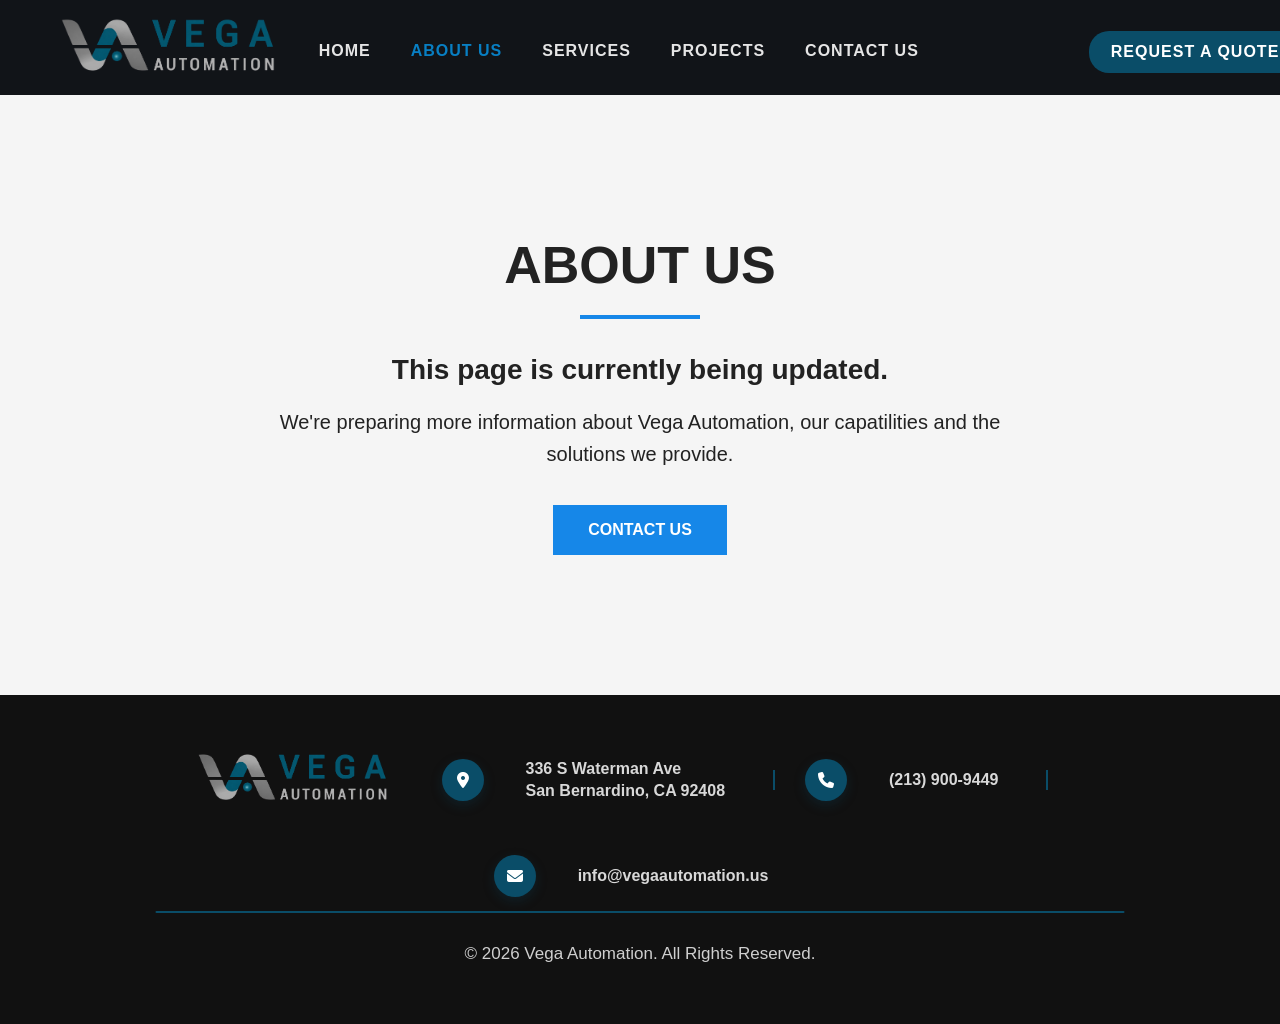
==== about.html @ 5d311d23 "LOGO" ====
<!DOCTYPE html>
<html lang="en">

<head>
    <meta charset="UTF-8">

    <meta
        name="viewport"
        content="width=device-width, initial-scale=1.0">

    <title>About us | Vega Automation</title>

    <link rel="stylesheet" href="CSS/style.css">

    <link
        rel="stylesheet"
        href="https://cdnjs.cloudflare.com/ajax/libs/font-awesome/6.7.2/css/all.min.css">
</head>

<body class="about-page">

    <!-- HEADER -->

    <div class="top-bar"></div>

    <header class="header">

 <button class="menu-toggle" id="menuToggle" aria-label="Open menu">
        ☰
        </button>

          <a href="index.html" class="desktop-logo-link">
            <img src="images/LOGO13.png" class="logo" alt="Vega Automation Logo">
        </a>

         <div class="mobile-page-title">ABOUT US</div>

         <nav class="menu" id="mobileMenu">
            <a href="index.html">HOME</a>
            <a href="about.html" class="services-active">ABOUT US</a>
            <a href="services.html">SERVICES</a>
            <a href="projects.html">PROJECTS</a>
            <a href="contact.html">CONTACT US</a>

            <a href="#" class="quote-top" id="openQuote">
                REQUEST A QUOTE
            </a>
        </nav>

    </header>


<main class="temporary-page">

    <section class="temporary-section">

        <div class="temporary-content">

            <h1>ABOUT US</h1>

            <div class="temporary-line"></div>

            <h2>This page is currently being updated.</h2>

            <p>
                We're preparing more information about Vega Automation,
                our capatilities and the solutions we provide.
            </p>

            <a href="contact.html" class="temporary-button">
                CONTACT US
            </a>

        </div>

    </section>

</main>


    <!-- FOOTER: SAME STYLE AS HOME -->

    <footer class="footer">

        <div class="footer-container">

            <div class="footer-contact">

                <img
                    src="images/LOGO13.png"
                    class="footer-logo"
                    alt="Vega Automation Logo">


                <div class="footer-contact-item">

                    <i class="fa-solid fa-location-dot"></i>

                    <span>
                        336 S Waterman Ave<br>
                        San Bernardino, CA 92408
                    </span>

                </div>


                <div class="footer-divider"></div>


                <div class="footer-contact-item">

                    <i class="fa-solid fa-phone"></i>

                    <span>
                        (213) 900-9449
                    </span>

                </div>


                <div class="footer-divider"></div>


                <div class="footer-contact-item">

                    <i class="fa-solid fa-envelope"></i>

                    <span>
                        info@vegaautomation.us
                    </span>

                </div>

            </div>


            <div class="footer-bottom">

                <p>
                    © 2026 Vega Automation. All Rights Reserved.
                </p>

            </div>

        </div>

    </footer>

<div id="quoteModal" class="quote-modal">

    <div class="quote-box">

        <button
            type="button"
            id="closeQuote"
            class="quote-close"
            aria-label="Close">
            &times;
        </button>

        <div class="quote-heading">

            <span>START A PROJECT</span>

            <h2>Send Us a Message</h2>

            <p>
                Complete the form below and we will contact you
                as soon as possible.
            </p>

        </div>

        <form class="quote-form">

            <div class="quote-grid">

                <div class="quote-field">
                    <label for="quoteName">Full Name *</label>

                    <input
                        type="text"
                        id="quoteName"
                        name="name"
                        placeholder="Your name"
                        required>
                </div>

                <div class="quote-field">
                    <label for="quoteCompany">Company</label>

                    <input
                        type="text"
                        id="quoteCompany"
                        name="company"
                        placeholder="Company name">
                </div>

                <div class="quote-field">
                    <label for="quoteEmail">Email Address *</label>

                    <input
                        type="email"
                        id="quoteEmail"
                        name="email"
                        placeholder="name@company.com"
                        required>
                </div>

                <div class="quote-field">
                    <label for="quotePhone">Phone Number</label>

                    <input
                        type="tel"
                        id="quotePhone"
                        name="phone"
                        placeholder="(000) 000-0000">
                </div>

            </div>

            <div class="quote-field">

                <label for="quoteService">Service Needed</label>

                <select id="quoteService" name="service">

                    <option value="">Select a service</option>

                    <option value="Automation">
                        Automation
                    </option>

                    <option value="Design and Machining">
                        Design &amp; Machining
                    </option>

                    <option value="Prototyping">
                        Prototyping
                    </option>

                </select>

            </div>

            <div class="quote-field">

                <label for="quoteDetails">Project Details *</label>

                <textarea
                    id="quoteDetails"
                    name="details"
                    placeholder="Tell us about your project, requirements or application..."
                    required></textarea>

            </div>

            <button type="submit" class="quote-send">

                SEND MESSAGE

                <span aria-hidden="true">→</span>

            </button>

        </form>

    </div>

</div>

<script src="script.js"></script>

</body>

</html>
---- CSS/style.css ----
*{
            box-sizing: border-box;
        }

        html, body{
            margin: 0;
            padding: 0;
            width: 100%;
            overflow-x: hidden;
        }

        body {
            margin: 0;
            font-family: Arial, sans-serif;
            background: #f7f7f7;
            color: #222;
        }

        .top-bar {
           height: 0;
           padding: 0;
           background: transparent;
        }

        .header {
            background: #111418;
            height: 95px;
            display: flex;
            align-items: center;
            justify-content: space-between;
            padding: 0 60px;
        }

        .logo {
            width: 220px;
        }

        .menu {
            flex: 1;
            display: flex;
            justify-content: center;
            gap: 40px;
            position: relative;
            left: -5px;
            top: 15px;
        }

        .menu a {
            color: #E5E5E5;
            text-decoration: none;
            font-size: 16px;
            font-weight: bold;
            letter-spacing: 1px;
            position: relative;
            transition: color .3s ease;
        }

        .menu a:hover {
            color:#0A4D68;
        }

        .menu a.active {
            color: #0A4D68;
            border-bottom: 2px solid #0A4D68;
            padding-bottom: 16px;
        }

        .menu a:hover {
            color:0A4D68;
        }

        .quote-top {
            background: #0A4D68;
            color: white !important;
            padding: 12px 22px;
            font-size: 13px;
            position: relative;
            top: -11px;
            right: -130px;
            border-radius: 20px;
        }

        .quote-top:hover {
            background: #07384D;
        }
        .hero {
            background: #f7f7f7;
            display: flex;
            align-items: center;
            justify-content: center;
            padding: 20px 20px 0;
            gap: 10px;
            height: auto;
            overflow: visible;
        }

        .hero-image {
            width: 60%;
            position: relative;
            left: 0;
            top: 0;
            display: flex;
            justify-content: center;
        }

        .hero-image img {
            width: 100%;
            height: 560px;
            object-fit: contain;
            object-position: center;
            display: block;
        }

        .hero-box {
            width: 40%;
            background: transparent;
            padding: 10px;
            border-radius: 0;
            border: none;
            box-shadow: none;
            position: relative;
            top: 0;
            text-align: center;
        }

        @media (min-width: 651px) {
            .hero-box {
                left: -70px;
                background: #fff;
                border-radius: 12px;
                border-left: 4px solid #08738d;
                box-shadow: 0 8px 20px rgba(0, 0, 0, 0.08);
                padding: 30px;
                
            }
        }


        .hero-box h1 {
            font-size: 38px;
            margin: 0 0 10px;
            line-height: 1.1;
        }

        .hero-box h1 span {
            color: #0A4D68;
        }

        .hero-box p {
            font-size: 18px;
            color: #444;
            line-height: 1.4;
            margin: 0;
        }

        .buttons {
            display: flex;
            gap: 18px;
        }

        .btn-orange {
            background: #0A4D68;
            color: white;
            padding: 15px 28px;
            border-radius: 5px;
            text-decoration: none;
            font-weight: bold;
        }

        .btn-outline {
            color: #222;
            padding: 14px 28px;
            border: 1px solid #222;
            border-radius: 5px;
            text-decoration: none;
            font-weight: bold;
        }

        .slogan {
            background: white;
            text-align: center;
            padding: 35px 20px 20px;
        }

        .slogan h2 {
            margin: 0;
            font-size: 28px;
            letter-spacing: 2px;
        }

        .orange-line {
            width: 60px;
            height: 4px;
            background: #0A4D68;
            margin: 15px auto 0;
        }

        .cards {
            background: #f7f7f7;
            display: grid;
            grid-template-columns: repeat(3, 1fr);
            gap: 70px;
            padding: 75px 70px 30px;
        }

        .card {
            background: #1b1b1b;
            border-radius: 12px;
            overflow: hidden;
            box-shadow: 0 20px 45px rgba(0,0,0,.18);
            transition: .3s;
        }

        .card:hover {
            transform: translateY(-8px);
            box-shadow: 0 30px 55px rgba(0,0,0,.25);
        }

        .card img {
            width: 100%;
            height: 240px;
            object-fit: contain;
            object-position: center;
            background: white;
            padding: 10px 10px 2px 10px;
            box-sizing: border-box;
            display: block;
            transition: .35s;
        }
     
          .card:hover .design-img {
            transform: scale(1.14);
        }


        .card-content {
            padding: 25px;
        }

        .icon {
            width: 58px;
            height: 58px;
            border: 2px solid #0A4D68;
            border-radius: 50%;
            color: #0A4D68;
            display: none;
            align-items: center;
            justify-content: center;
            font-size: 28px;
            margin-top: -55px;
            margin-bottom: 15px;
            background: #111;
        }

        .card h3 {
            color:#ffffff;
            font-size: 22px;
            margin: 0 0 12px;
            line-height: 1.2;
        }

        .card p {
            color: #bdbdbd;
            font-size: 15px;
            line-height: 1.7;
        }

        .learn {
            display: inline-block;
            margin-top: 22px;
            padding: 13px 28px;
            border: 2px solid #1B82B3;
            border-radius: 8px;
            color: #D7F2FF;
            text-decoration: none;
            font-weight: 700;
            font-size: 15px;
            transition: all .3s ease;
        }

        .learn:hover {
            background: #0A4D68;
            color:#ffffff;
            border-color: #0A4D68;
            box-shadow: 0 0 18px rgba(10,77,104,.35);
            transform: translate(-2px);
        }

        .bottom-bar {
            background: #111;
            color: white;
            display: flex;
            justify-content: space-around;
            padding: 18px;
            font-size: 15px;
        }

        .bottom-bar span {
            color: #0A4D68;
            margin-right: 8px;
        }

        @media (max-width: 900px) {
            .header {
                height: auto;
                flex-direction: column;
                padding: 25px;
                gap: 20px;
            }

            .menu {
                flex-wrap: wrap;
                justify-content: center;
            }

            .hero {
                flex-direction: column;
                padding: 30px 20px 0;
            }

            .hero-image,
            .hero-box {
                width: 100%;
            }

            .cards {
                grid-template-columns: 1fr;
                padding: 20px;
            }

            .bottom-bar {
                flex-direction: column;
                gap: 10px;
                text-align: center;
            }
        }

        .automation-img {
            width: 100%;
            height: 240px;
            background: white url("images/Auto20.png") center bottom / 95% auto no-repeat;
            object-fit: contain;
            display: block;
            margin: 0 auto;
            padding: 0;
           
        }

        .design-img {
            transform: none;
        }

        .prototype-img {
            transform: none;
        }
        
        .video-section{
            width: 100%;
            max-width: none;
            margin: 30px 0 0;
            padding: 25px 20px 70px;
            background: #f7f7f7;
            text-align: center;
        }

        .video-content{
            max-width: 1100px;
            margin: 0 auto;
        }

        .video-section h2{
            font-size:42px;
            color:#111;
            margin: 0 0 15px;
        }

        .video-section h2 span{
            color:#0A4D68;
        } 
      
        .video-line {
            width: 90px;
            height: 2px;
            background: #0A4D68;
            margin: 0 auto 15px;
        }


        .video-section p{
            font-size:18px;
            color:#666;
            max-width:700px;
            margin:0 auto 35px;
            line-height:1.6;
        }
        .video-section video{
            width: 90%;
            max-width: 1000px;
            height: auto;
            display: block;
            margin: 0 auto;
            border-radius: 15px;
            box-shadow: 0 20px 35px rgba(0,0,0,.15);
        }
.footer{

    background:#111;
    color:#fff;
    width: 100%;
    padding:30px 70px 35px;
    margin-top:0;
    

}

.footer-container{

    max-width:1200px;
    margin:0 auto;
    
}

.footer-contact{
    display: flex;
    justify-content: center;
    align-items: center;
    gap: 20px;
    flex-wrap: wrap;

    color:#d8d8d8;
    font-size: 16px;
}

.footer-contact i{
    width: 36px;
    height: 36px;
    border-radius: 50%;
    background: linear-gradient(135deg, #0A4D68, #1786b8);
    color: #f7f7f7;
    box-shadow: 0 4px 12px rgba(10,77,104,.25);
    display: inline-flex;
    align-items: center;
    justify-content: center;
    margin-right: 10px;
    font-size: 16px;
}

.footer-contact span{
   color: #0A4D68;
   margin: 0 18px;
   font-weight: 700;
}

.footer-column{
    flex:1;
}   

.footer-logo{
    width:195px;
    height:auto;
    margin:20px 30px 25px -25px;
}

.footer-column h3{
    margin-bottom:20px;
    color:#0A4D68;
    font-size:28px;

}

.footer-column p{
    max-width: 400px;
    color:#d8d8d8;
    font-size: 16px;
    line-height:1.8;
    margin-bottom: 15px;

}

.footer-label{
    display: inline-block;
    background: #0A4D68;
    color: white;
    font-size: 16px;
    font-weight: 700;
    letter-spacing: 1px;
    text-transform: uppercase;
    padding: 10px 24px;
    border-radius: 5px;
    margin-bottom: 25px;
}
.footer-bottom{

    border-top:2px solid #0A4D68;
    margin-top:25px;
    padding-top:18px;
    text-align:center;
    color:#cfcfcf;
    font-size:17px;
    position: relative;
    border-top: none;
   
}

.footer-bottom::before{
    content: "";
    position: absolute;
    top: -10px;
    left: 50%;
    transform: translateX(-50%);
    width: 85%;
    height: 2px;
    background: #0A4D68;
    border-radius: 2px;
}

.footer-bottom p{
    margin: 5px 0 25px;
}

/* CONTACT PAGE */


/* ==================================================
   CONTACT PAGE
================================================== */

.contact-hero {
    min-height: 290px;
    padding: 50px 25px;
    background:
        linear-gradient(
            rgba(17, 20, 24, 0.9),
            rgba(17, 20, 24, 0.9)
        );
    display: flex;
    align-items: center;
    justify-content: center;
    text-align: center;
}

.contact-hero-content {
    color: #fff;
}

.contact-hero-content h1 {
    margin: 0 0 15px;
    font-size: 52px;
    letter-spacing: 3px;
}

.contact-hero-content p {
    margin: 0 0 7px;
    color: #d8d8d8;
    font-size: 20px;
}

.contact-hero-content h2 {
    margin: 0;
    color: #0A4D68;
    font-size: 30px;
}


/* MAIN CONTACT AREA */

.contact-page {
    background: #f7f7f7;
    padding: 80px 60px;
}

.contact-section {
    width: 100%;
    max-width: 1200px;
    margin: 0 auto;
    display: grid;
    grid-template-columns: 0.9fr 1.35fr;
    gap: 35px;
    align-items: stretch;
}

.contact-info-card,
.contact-form-card {
    background: #fff;
    border-radius: 16px;
    box-shadow: 0 15px 40px rgba(0, 0, 0, 0.10);
}

.contact-info-card {
    padding: 45px 40px;
    background: #111418;
    color: #fff;
}

.contact-form-card {
    padding: 45px;
}

.contact-small-title {
    display: inline-block;
    margin-bottom: 10px;
    color: #0A4D68;
    font-size: 14px;
    font-weight: 700;
    letter-spacing: 2px;
}

.contact-info-card h2,
.contact-form-card h2 {
    margin: 0 0 16px;
    font-size: 32px;
}

.contact-info-card h2 {
    color: #fff;
}

.contact-form-card h2 {
    color: #111418;
}

.contact-intro,
.form-intro {
    margin: 0 0 35px;
    line-height: 1.7;
}

.contact-intro {
    color: #c8c8c8;
}

.form-intro {
    color: #666;
}


/* CONTACT INFORMATION */

.contact-detail {
    display: flex;
    align-items: flex-start;
    gap: 18px;
    margin-top: 28px;
}

.contact-icon {
    width: 48px;
    height: 48px;
    min-width: 48px;
    border-radius: 50%;
    background: #0A4D68;
    color: #fff;
    display: flex;
    align-items: center;
    justify-content: center;
    font-size: 19px;
}

.contact-detail h3 {
    margin: 2px 0 7px;
    color: #fff;
    font-size: 17px;
}

.contact-detail p {
    margin: 0;
    color: #cfcfcf;
    line-height: 1.6;
}

.contact-detail a {
    color: #cfcfcf;
    text-decoration: none;
}

.contact-detail a:hover {
    color: #fff;
}


/* CONTACT FORM */

.contact-form {
    width: 100%;
}

.form-row {
    display: grid;
    grid-template-columns: repeat(2, 1fr);
    gap: 20px;
}

.form-group {
    margin-bottom: 22px;
}

.form-group label {
    display: block;
    margin-bottom: 9px;
    color: #222;
    font-size: 15px;
    font-weight: 700;
}

.form-group input,
.form-group select,
.form-group textarea {
    width: 100%;
    padding: 14px 15px;
    border: 1px solid #d4d4d4;
    border-radius: 8px;
    background: #fafafa;
    color: #222;
    font-family: Arial, sans-serif;
    font-size: 15px;
    outline: none;
    transition: border-color 0.25s ease,
                box-shadow 0.25s ease,
                background 0.25s ease;
}

.form-group textarea {
    resize: vertical;
    min-height: 145px;
}

.form-group input:focus,
.form-group select:focus,
.form-group textarea:focus {
    border-color: #0A4D68;
    background: #fff;
    box-shadow: 0 0 0 3px rgba(10, 77, 104, 0.12);
}

.contact-submit {
    min-width: 190px;
    padding: 15px 25px;
    border: 2px solid #0A4D68;
    border-radius: 8px;
    background: #0A4D68;
    color: #fff;
    cursor: pointer;
    font-size: 15px;
    font-weight: 700;
    letter-spacing: 0.5px;
    transition: transform 0.25s ease,
                background 0.25s ease,
                box-shadow 0.25s ease;
}

.contact-submit i {
    margin-left: 8px;
}

.contact-submit:hover {
    background: #083d52;
    transform: translateY(-2px);
    box-shadow: 0 8px 18px rgba(10, 77, 104, 0.25);
}


/* MAP */

.map-section {
    width: 100%;
    max-width: 1200px;
    margin: 80px auto 0;
}

.section-heading {
    margin-bottom: 30px;
    text-align: center;
}

.section-heading span {
    color: #0A4D68;
    font-size: 14px;
    font-weight: 700;
    letter-spacing: 2px;
}

.section-heading h2 {
    margin: 10px 0;
    color: #111418;
    font-size: 36px;
}

.section-heading p {
    margin: 0;
    color: #666;
    font-size: 17px;
}

.map-container {
    width: 100%;
    height: 410px;
    overflow: hidden;
    border-radius: 16px;
    box-shadow: 0 15px 40px rgba(0, 0, 0, 0.12);
}

.map-container iframe {
    width: 100%;
    height: 100%;
    border: 0;
}


/* CONTACT PAGE FOOTER HELPERS */

.footer-contact-item {
    display: flex;
    align-items: center;
    gap: 14px;
}

.footer-contact-item i {
    width: 42px;
    height: 42px;
    min-width: 42px;
    border-radius: 50%;
    background: #0A4D68;
    color: #fff;
    display: flex;
    align-items: center;
    justify-content: center;
}

.footer-contact-item span {
    color: #d8d8d8;
    line-height: 1.35;
}

.footer-divider {
    width: 2px;
    height: 20px;
    background: #0A4D68;
    margin: 0 10px;
}


/* ACTIVE MENU LINK */

.menu .active-page {
    color: #26a6d1;
}


/* RESPONSIVE CONTACT PAGE */

@media (max-width: 1000px) {

    .contact-page {
        padding: 65px 30px;
    }

    .contact-section {
        grid-template-columns: 1fr;
    }

    .contact-info-card,
    .contact-form-card {
        padding: 38px 32px;
    }

    .footer-contact {
        flex-direction: column;
        text-align: center;
    }

    .footer-divider {
        display: none;
    }

    .footer-logo {
        margin-right: 0;
        margin-bottom: 10px;
    }
}


@media (max-width: 650px) {

    .contact-hero {
        min-height: 235px;
    }

    .contact-hero-content h1 {
        font-size: 38px;
    }

    .contact-hero-content p {
        font-size: 17px;
    }

    .contact-hero-content h2 {
        font-size: 23px;
    }

    .contact-page {
        padding: 50px 18px;
    }

    .contact-info-card,
    .contact-form-card {
        padding: 32px 23px;
        border-radius: 12px;
    }

    .contact-info-card h2,
    .contact-form-card h2 {
        font-size: 27px;
    }

    .form-row {
        grid-template-columns: 1fr;
        gap: 0;
    }

    .contact-submit {
        width: 100%;
    }

    .map-section {
        margin-top: 55px;
    }

    .section-heading h2 {
        font-size: 29px;
    }

    .map-container {
        height: 330px;
    }
}

/* Separación y líneas entre los datos de contacto */

.contact-detail {
    padding: 25px 0;
    margin-top: 0;
}

.contact-detail + .contact-detail {
    border-top: 1px solid rgba(255, 255, 255, 0.18);
}

.contact-info-card .contact-detail:first-of-type {
    margin-top: 20px;
}

/* FULL WIDTH MAP */

.map-container {
    width: 100vw;
    max-width: none;
    margin-left: calc(50% - 50vw);
    border-radius: 0;
}

.map-container iframe {
    width: 100%;
    display: block;
}

/* MAP FINAL ADJUSTMENT */

.map-section {
    padding-bottom: 0;
    margin-bottom: 0;
}

.map-container {
    height: 430px;
    margin-bottom: 0;
}

.map-container iframe {
    width: 100%;
    height: 100%;
    display: block;
}

.footer {
    margin-top: 0;
}

/* AJUSTE DEFINITIVO DEL MAPA */

.contact-page {
    padding-bottom: 0;
}

.map-container {
    height: 550px;
}

.map-section {
    margin-bottom: 0;
    padding-bottom: 0;
}

.contact-section {
    max-width: 1320px;
    gap: 70px;
}

/* ==================================================
   ABOUT US PAGE — FINAL DESIGN
================================================== */


/* GENERAL */

.about-page main {
    background: #fff;
}


/* ==================================================
   HERO
================================================== */

.about-main-hero {
    width: 100%;
    min-height: 455px;
    padding: 0 42px;
    background: #fff;
    display: grid;
    grid-template-columns: 34% 66%;
    align-items: stretch;
    overflow: hidden;
}

.about-hero-text {
    padding: 75px 30px 70px 5px;
    display: flex;
    flex-direction: column;
    justify-content: center;
}

.about-hero-text h1 {
    margin: 0 0 28px;
    color: #111418;
    font-size: 48px;
    line-height: 1.12;
    letter-spacing: -1px;
}

.about-hero-text p {
    max-width: 430px;
    margin: 0;
    color: #333;
    font-size: 18px;
    line-height: 1.75;
}


/* HERO IMAGE PANELS */

.about-hero-images {
    height: 455px;
    display: grid;
    grid-template-columns: repeat(3, 1fr);
    gap: 4px;
    transform: skewX(-14deg);
    transform-origin: bottom;
    overflow: hidden;
}

.about-hero-panel {
    position: relative;
    min-width: 0;
    overflow: hidden;
    background: #111;
}

.about-hero-panel img {
    position: absolute;
    inset: -35px;
    width: calc(100% + 70px);
    height: calc(100% + 70px);
    object-fit: cover;
    transform: skewX(14deg) scale(1.08);
}

.about-panel-overlay {
    position: absolute;
    inset: 0;
    background:
        linear-gradient(
            to bottom,
            rgba(0, 0, 0, 0.03) 35%,
            rgba(0, 0, 0, 0.88) 100%
        );
}

.about-panel-title {
    position: absolute;
    left: 42px;
    right: 20px;
    bottom: 28px;
    color: #fff;
    transform: skewX(14deg);
}

.about-panel-title i {
    display: block;
    margin-bottom: 10px;
    font-size: 31px;
}

.about-panel-title span {
    display: block;
    font-size: 16px;
    font-weight: 800;
    white-space: nowrap;
}

.about-panel-line {
    width: 42px;
    height: 3px;
    margin-top: 10px;
    background: #087fc3;
}


/* ==================================================
   COMPANY INTRODUCTION
================================================== */

.about-company {
    padding: 68px 45px;
    background: linear-gradient(135deg,#f2f4f6 0%, #ffffff 55%, #eef1f4 100%);
}

.about-company-content {
    width: 100%;
    max-width: 1220px;
    margin: 0 auto;
    display: grid;
    grid-template-columns: 32% 68%;
    gap: 52px;
    align-items: center;
}

.about-company-text h2 {
    margin: 0 0 28px;
    color: #ffffff;
    font-size: 38px;
    line-height: 1.16;
}

.about-company-text p {
    margin: 0 0 19px;
    color: #d6d6d6;
    font-size: 16px;
    line-height: 1.72;
}

.about-company-image {
    height: 335px;
    overflow: hidden;
    border-radius: 14px;
}

.about-company-image img {
    width: 100%;
    height: 100%;
    display: block;
    object-fit: cover;
    object-position: center;
}


/* ==================================================
   CAPABILITIES
================================================== */

.about-services {
    padding: 48px 45px 58px;
    background: #f5f6f7;
}

.about-section-heading {
    margin-bottom: 35px;
    text-align: center;
}

.about-section-heading span {
    display: block;
    margin-bottom: 9px;
    color: #0666b1;
    font-size: 14px;
    font-weight: 800;
}

.about-section-heading h2 {
    margin: 0;
    color: #111418;
    font-size: 34px;
}

.about-services-grid {
    width: 100%;
    max-width: 1220px;
    margin: 0 auto;
    display: grid;
    grid-template-columns: repeat(3, 1fr);
    gap: 16px;
}

.about-service-card {
    min-height: 175px;
    padding: 24px 22px;
    border: 1px solid #d8dde1;
    border-radius: 8px;
    background: #fff;
    display: flex;
    align-items: center;
    gap: 22px;
}

.about-service-icon {
    width: 76px;
    height: 76px;
    min-width: 76px;
    border: 1.5px solid #087fc3;
    border-radius: 50%;
    color: #087fc3;
    display: flex;
    align-items: center;
    justify-content: center;
    font-size: 34px;
}

.about-service-copy h3 {
    margin: 0;
    color: #111418;
    font-size: 19px;
}

.about-title-line {
    width: 36px;
    height: 3px;
    margin: 10px 0 13px;
    background: #087fc3;
}

.about-service-copy p {
    margin: 0;
    color: #333;
    font-size: 14px;
    line-height: 1.6;
}



/*====================================================
    ABOUT SECTION
====================================================*/

.about-section{

    padding:35px 0 10px;

    background:
    linear-gradient(115deg,#f4f5f8 0%,#ffffff 38%,#eef1f5 100%);

    overflow:hidden;

}

.about-container{

    width:92%;
    max-width:1450px;

    margin:0 auto;

    display:grid;

    grid-template-columns:42% 58%;
    column-gap: 20px;

    align-items:center;

    transform: translateY(-10px);

}

.about-text{

    padding-right:60px;
    margin-left: 70px;

}

.about-label{

    display:flex;

    align-items:center;

    gap:14px;

    color:#0a72d8;

    font-weight:700;

    font-size:20px;

    margin-bottom:28px;

}

.about-label::after{

    content:"";

    width:70px;

    height:3px;

    background:#0a72d8;

}

.about-text h2{

    font-size:58px;

    line-height:1.08;

    margin-bottom:16px;

    color:#111;

}

.about-line{

    width:270px;

    height:4px;

    background:#0a72d8;

    margin-bottom:20px;

}

.about-text p{

    color:#444;

    font-size:18px;

    line-height:1.55;

    margin-bottom:16px;

}

.about-image{

    position:relative;

    display:flex;

    justify-content:center;

    align-items:center;

}


.about-image img{

    position:relative;

    z-index:2;

    width:85%;

    max-width:920px;
    max-height: 720px;

    height:auto;

    transform: translateY(25px);

}


/* ==================================================
   OUR APPROACH
================================================== */

.about-process {
    padding: 52px 45px 62px;
    background: #fff;
}

.about-process-content {
    width: 100%;
    max-width: 1220px;
    margin: 0 auto;
    display: grid;
    grid-template-columns: 30% 70%;
    gap: 42px;
    align-items: start;
}

.about-process-intro > span {
    display: block;
    margin-bottom: 13px;
    color: #0666b1;
    font-size: 14px;
    font-weight: 800;
}

.about-process-intro h2 {
    margin: 0;
    color: #111418;
    font-size: 35px;
    line-height: 1.15;
}

.about-heading-line {
    width: 38px;
    height: 3px;
    margin: 17px 0 22px;
    background: #087fc3;
}

.about-process-intro p {
    margin: 0 0 18px;
    color: #333;
    font-size: 15px;
    line-height: 1.7;
}

.about-process-steps {
    display: grid;
    grid-template-columns: repeat(4, 1fr);
    gap: 16px;
}

.about-process-step {
    position: relative;
    padding: 0 10px;
    text-align: center;
}

.about-process-step:not(:last-child)::after {
    content: "";
    position: absolute;
    top: 19px;
    left: calc(50% + 27px);
    width: calc(100% - 54px);
    border-top: 1px dashed #9db4c4;
}

.about-step-number {
    position: relative;
    z-index: 2;
    width: 39px;
    height: 39px;
    margin: 0 auto 20px;
    border-radius: 50%;
    background: #096ac1;
    color: #fff;
    display: flex;
    align-items: center;
    justify-content: center;
    font-size: 13px;
    font-weight: 800;
}

.about-process-step > i {
    min-height: 54px;
    color: #086ec7;
    font-size: 44px;
}

.about-process-step h3 {
    margin: 14px 0 14px;
    color: #111418;
    font-size: 15px;
    line-height: 1.4;
}

.about-process-step p {
    margin: 0 auto;
    color: #333;
    font-size: 13px;
    line-height: 1.55;
}


/* ==================================================
   FOOTER ADJUSTMENTS FOR ABOUT PAGE
================================================== */

.about-page .footer {
    margin-top: 0;
}

.about-page .footer-contact {
    justify-content: center;
}

.about-page .footer-bottom {
    margin-top: 24px;
}


/* ==================================================
   TABLET
================================================== */

@media (max-width: 1000px) {

    .about-main-hero {
        padding: 0 25px;
        grid-template-columns: 1fr;
    }

    .about-hero-text {
        padding: 60px 20px;
        text-align: center;
        align-items: center;
    }

    .about-hero-text h1 {
        font-size: 42px;
    }

    .about-hero-images {
        width: 100%;
        height: 400px;
        transform: none;
        gap: 7px;
    }

    .about-hero-panel img,
    .about-panel-title {
        transform: none;
    }

    .about-company-content,
    .about-process-content {
        grid-template-columns: 1fr;
    }

    .about-company-text {
        max-width: 700px;
        margin: 0 auto;
        text-align: center;
    }

    .about-services-grid {
        grid-template-columns: 1fr;
    }

    .about-process-steps {
        margin-top: 15px;
    }
}


/* ==================================================
   MOBILE
================================================== */

@media (max-width: 650px) {

    .about-main-hero {
        padding: 0;
    }

    .about-hero-text {
        padding: 48px 22px;
    }

    .about-hero-text h1 {
        font-size: 34px;
    }

    .about-hero-text p {
        font-size: 16px;
    }

    .about-hero-images {
        height: auto;
        padding: 0 18px 35px;
        grid-template-columns: 1fr;
    }

    .about-hero-panel {
        min-height: 280px;
        border-radius: 10px;
    }

    .about-company,
    .about-services,
    .about-process {
        padding-left: 20px;
        padding-right: 20px;
    }

    .about-company-image {
        height: 270px;
    }

    .about-section-heading h2 {
        font-size: 28px;
    }

    .about-service-card {
        align-items: flex-start;
    }

    .about-service-icon {
        width: 62px;
        height: 62px;
        min-width: 62px;
        font-size: 27px;
    }

    .about-process-intro {
        text-align: center;
    }

    .about-heading-line {
        margin-left: auto;
        margin-right: auto;
    }

    .about-process-steps {
        grid-template-columns: 1fr 1fr;
        gap: 35px 12px;
    }

    .about-process-step:not(:last-child)::after {
        display: none;
    }
}

/* ==================================================
   SERVICES PAGE
================================================== */

.services-page main {
    background: #f6f7f8;
}


/* ==================================================
   SERVICES INTRODUCTION
================================================== */

.services-intro {
    padding: 25px 45px 15px;
    background: #fff;
}

.services-intro-content {
    width: 100%;
    max-width: 1220px;
    min-height: 0;
    margin: 0 auto;
    display: grid;
    grid-template-columns: 48% 52%;
    align-items: center;
    gap: 45px;
}

.services-intro-text h1 {
    margin: 0 0 30px;
    color: #111418;
    font-size: 52px;
    line-height: 1.12;
    letter-spacing: -1px;
}

.services-intro-text p {
    max-width: 560px;
    margin: 0;
    color: #333;
    font-size: 18px;
    line-height: 1.8;
}

.services-intro-image {
    height: 370px;
    display: flex;
    align-items: center;
    justify-content: center;
    overflow: hidden;
    position: relative;
    top: -15px;
}

.services-intro-image img {
    width: 80%;
    height: 80%;
    object-fit: contain;
    object-position: center;
}


/* ==================================================
   SERVICES CARDS
================================================== */

.services-cards-section {
    padding: 60px 25px 60px;
    background: #f6f7f8;
}

.services-cards-grid {
    width: 100%;
    max-width: 1350px;
    margin: 0 auto;
    display: grid;
    grid-template-columns: repeat(3, 1fr);
    gap: 65px;
    align-items: stretch;
}

.services-card {
    overflow: hidden;
    border: 1px solid #e2e4e7;
    border-radius: 14px;
    background: #fff;
    display: flex;
    flex-direction: column;
    box-shadow: 0 12px 30px rgba(0, 0, 0, 0.06);
    transition:
        transform 0.25s ease,
        box-shadow 0.25s ease;
}

.services-card:hover {
    transform: translateY(-6px);
    box-shadow: 0 20px 42px rgba(0, 0, 0, 0.12);
}


/* CARD IMAGE */

.services-card-image {
    width: 100%;
    height: 350px;
    overflow: hidden;
    background: #f4f4f4;
}

.services-card-image img {
    width: 100%;
    height: 100%;
    display: block;
    object-fit: contain;
    object-position: center;
}


/* CARD CONTENT */

.services-card-content {
    padding: 30px 28px 32px;
    flex: 1;
    display: flex;
    flex-direction: column;
}

.services-card-heading {
    display: flex;
    align-items: center;
    justify-content: center;
    gap: 10px;
    padding: 12px 0;
}

.services-card-heading > i {
    color: #075de8;
    font-size: 32px;
}

.services-page .services-card-heading h2 {
    display: inline-block;

    color: #111;
    
    font-size: 19px;
    line-height: 1.2;
    font-weight: bold;
    margin: 0;
}

.services-title-line {
    display: none;
}

.services-description {
    min-height: 102px;
    margin: 0 0 22px;
    color: #222;
    font-size: 18px;
    line-height: 1.75;
}


/* SERVICE LIST */

.services-list {
    min-height: 165px;
    margin: 0 0 28px;
    padding: 0;
    list-style: none;
}

.services-list li {
    margin-bottom: 13px;
    color: #171717;
    display: flex;
    align-items: center;
    gap: 10px;
    font-size: 15px;
}

.services-list li i {
    color: #075de8;
    font-size: 18px;
}


/* LEARN MORE BUTTON */

.services-button {
    width: 175px;
    box-sizing: border-box;
    margin-top: auto;
    padding: 17px 23px;
    border-radius: 30px;
    background: #050505;
    color: #fff;
    display: flex;
    align-items: center;
    justify-content: flex-start;
    gap: 10px;
    text-decoration: none;
    font-size: 14px;
    font-weight: 800;
    transition:
        background 0.25s ease,
        transform 0.25s ease;
}

.services-button i {
    color: #075de8;
    font-size: 17px;
}

.services-button:hover {
    background: #151515;
    transform: translateY(-2px);
}


/* ACTIVE SERVICES MENU ITEM — NO UNDERLINE */

.menu .services-active {
    color: #087fc3;
}


/* SERVICES FOOTER */

.services-page .footer {
    margin-top: 0;
}

.services-page .footer-contact {
    justify-content: center;
}


/* ==================================================
   TABLET
================================================== */

@media (max-width: 1000px) {

    .services-intro {
        padding: 55px 30px 40px;
    }

    .services-intro-content {
        grid-template-columns: 1fr;
        text-align: center;
    }

    .services-intro-text p {
        margin-left: auto;
        margin-right: auto;
    }

    .services-intro-image {
        height: 280px;
    }

    .services-cards-grid {
        grid-template-columns: 1fr;
        max-width: 650px;
    }

    .services-card {
        display: grid;
        grid-template-columns: 45% 55%;
    }

    .services-card-image {
        height: 100%;
        min-height: 470px;
    }
}



.mobile-page-title {
    display: none;
     
}


/* ==================================================
   MOBILE CARDS - SERVICES PAGE
================================================== */

@media (max-width: 650px) {

    .desktop-logo-link {
        display: none !important;
    }

     .mobile-page-title {
        display: block !important;
        color: white;
        background: #0f607c;
        font-size: 20px;
        font-weight: 700;
        letter-spacing: 1px;
        padding: 9px 20px;
        border-radius: 22px;
    }

    .services-intro {
        padding: 45px 20px 0;
    }

    .services-intro-content {
        gap: 0;
    }

    .services-intro-text h1 {
        font-size: 32px;
    }

    .services-intro-text p {
        font-size: 16px;
    }

    .services-intro-image {
        height: 260px;
        top: -10px;
    }

    .services-intro-image img {
        width: 100%;
        height: 100%;
        object-fit: contain;
        object-position: center;
    }

    .services-cards-section {
        padding: 30px 16px 45px;
    }

    .services-page .services-card {
        display: flex;
        flex-direction: column;
        height: auto !important;
        min-height: 0 !important;
    }

    .services-page .services-card-image {
        height: auto !important;
        min-height: 0 !important;
        max-height: none !important;
        flex: none !important;
        overflow: visible !important;
    }
    
    .services-page .services-card-image img {
        width: 100% !important;
        height: auto !important;
        object-fit: contain !important;
        object-position: center !important;
        display: block !important;
    }

    .services-page .services-card-content {
        padding: 18px 18px 22px;
        height: auto !important;
        min-height: 0 !important;
    }

    .services-card-heading h2 {
        font-size: 20px;
    }

    .services-description,
    .services-list {
        min-height: 0;
        font-size: 21px;
        line-height: 1.6;
    }

    .services-button {
        width: 175px;
    }
}

.quote-modal{
    display:none;

    position:fixed;
    inset:0;

    background:rgba(0,0,0,.6);

    justify-content:center;
    align-items:center;

    z-index:9999;
}

.quote-box{

    background:#fff;

    width:500px;

    max-width:90%;

    padding:40px;

    border-radius:16px;

    position:relative;

    box-shadow:0 20px 50px rgba(0,0,0,.25);

}

.quote-close{

    position:absolute;

    top:15px;

    right:20px;

    border:none;

    background:none;

    font-size:32px;

    cursor:pointer;

}


.quote-box{
    width:760px;
    max-width:92%;
    max-height:90vh;
    overflow-y:auto;
}

.quote-heading{
    margin-bottom:26px;
    padding-right:40px;
}

.quote-heading span{
    display:block;
    margin-bottom:8px;

    color:#075c82;

    font-size:13px;
    font-weight:700;
    letter-spacing:2px;
}

.quote-heading h2{
    margin:0 0 10px;

    color:#222;

    font-size:34px;
    line-height:1.15;
}

.quote-heading p{
    margin:0;

    color:#666;

    font-size:15px;
    line-height:1.6;
}

.quote-form{
    display:flex;
    flex-direction:column;
    gap:18px;
}

.quote-grid{
    display:grid;
    grid-template-columns:1fr 1fr;
    gap:18px;
}

.quote-field{
    display:flex;
    flex-direction:column;
    gap:7px;
}

.quote-field label{
    color:#222;

    font-size:14px;
    font-weight:600;
}

.quote-field input,
.quote-field select,
.quote-field textarea{
    width:100%;

    padding:13px 14px;

    border:1px solid #d6dbe0;
    border-radius:7px;

    background:#fff;
    color:#222;

    font-family:inherit;
    font-size:14px;

    outline:none;
}

.quote-field input:focus,
.quote-field select:focus,
.quote-field textarea:focus{
    border-color:#075c82;
    box-shadow:0 0 0 3px rgba(7,92,130,.12);
}

.quote-field textarea{
    min-height:130px;
    resize:vertical;
}

.quote-send{
    width:max-content;

    padding:14px 22px;

    border:none;
    border-radius:7px;

    background:#075c82;
    color:#fff;

    font-family:inherit;
    font-size:14px;
    font-weight:700;

    cursor:pointer;
}

.quote-send span{
    margin-left:12px;
}

.quote-send:hover{
    background:#0875a3;
}

@media(max-width:700px){

    .quote-box{
        padding:28px 20px;
    }

    .quote-grid{
        grid-template-columns:1fr;
    }

    .quote-heading h2{
        font-size:28px;
    }

    .quote-send{
        width:100%;
    }


}

 .quote-placeholder{
        visibility: hidden;
        pointer-events: none;

}


/* =========================
   TEMPORARY PAGES
========================= */

.temporary-section {
    min-height: 600px;
    display: flex;
    align-items: center;
    justify-content: center;
    text-align: center;
    background: #f5f5f5;
    padding: 80px 20px;
}

.temporary-content {
    max-width: 750px;
    margin: 0 auto;
}

.temporary-content h1 {
    font-size: 52px;
    margin: 0 0 20px;
}

.temporary-line {
    width: 120px;
    height: 4px;
    background: #1687e8;
    margin: 0 auto 35px;
}

.temporary-content h2 {
    font-size: 28px;
    margin-bottom: 20px;
}

.temporary-content p {
    font-size: 20px;
    line-height: 1.6;
    margin-bottom: 35px;
}

.temporary-button {
    display: inline-block;
    padding: 16px 35px;
    background: #1687e8;
    color: #ffffff;
    text-decoration: none;
    font-weight: bold;
}

.temporary-button:hover {
    background: #0f6fc4;
}

/* =========================================
   HOME - MOBILE
========================================= */

@media (max-width: 650px) {

    .header {
        height: auto;
        min-height: 0;
        padding: 18px 20px;
        flex-direction: column;
        gap: 18px;
    }

    .logo {
        width: 180px;
    }

    .menu {
        width: 100%;
        left: 0;
        top: 0;
        gap: 16px 22px;
        flex-wrap: wrap;
        justify-content: center;
    }

    .menu a {
        font-size: 13px;
        padding-bottom: 0;
    }

    .menu a.active {
        padding-bottom: 4px;
    }

    .quote-top {
        width: 100%;
        text-align: center;
        margin-top: 6px;
    }

    .hero {
    display: flex !important;
    flex-direction: column !important;
    align-items: center !important;
    justify-content: flex-start !important;

    height: auto !important;
    min-height: 0 !important;

    padding: 20px 12px 5px !important;
    gap: 0 !important;

    overflow: hidden !important;
}

.hero-image {
    order: 2 !important;
    width: 100% !important;

    position: static !important;
    left: auto !important;
    top: auto !important;

    margin: 0 !important;
    display: flex !important;
    justify-content: center !important;
    align-items: center !important;
}

.hero-image img {
    width: 108% !important;
    max-width: none !important;

    height: auto !important;

    object-fit: contain !important;
    object-position: center !important;

    display: block !important;
    transform: none !important;
    margin: 0 auto !important;
}

.hero-box {
    order: 1 !important;
    width: 90% !important;
    max-width: 90% !important;

    position: static !important;
    top: auto !important;

    margin: 0 !important;
    padding: 18px 16px !important;

    box-sizing: border-box !important;
}

.hero-box h1 {
    font-size: 21px !important;
    line-height: 1.05 !important;
    margin-bottom: 7px !important;
}

.hero-box p {
    font-size: 11px !important;
    line-height: 1.3 !important;
    margin-bottom: 0 !important;
}

    .video-section {
        padding: 20px 20px 35px;
        margin-top: 5px;
    }

    .video-content {
        width: 100%;
        max-width: 100%;
    }

    .video-content h2 {
        font-size: 22px;
        text-align: center;
    }

    .video-content video {
        width: 100%;
        height: auto;
        display: block;
        margin: 0 auto;
    }

    .cards {
        flex-direction: row !important;
        flex-wrap: nowrap !important;
        display: flex !important;
        align-items: stretch !important;
        padding: 35px 12px 10px;
        gap: 12px;
    }

    .card {
        width: calc((100% - 24px) / 3) !important;
        max-width: none !important;
        flex: 0 0 calc((100% - 24px) / 3) !important;
        margin: 0 !important;

        min-height: 0 !important;
        height: auto !important;
        display: flex !important;
        flex-direction: column !important;
    }

    .card img {
        width: 100% !important;
        height: 110px !important;
        object-fit: contain !important;
        display: block !important;
        transform: scale(1.1);
    }

    .card-content {
        padding: 13px 8px 8px !important;
        display: flex !important;
        flex-direction: column !important;
        flex: 1 !important;
    }

    .card-content h3 {
        font-size: 13px !important;
        line-height: 1.15 !important;
        margin-bottom: 1px !important;
    }

    .card-content p {
        font-size: 10px !important;
        line-height: 1.25 !important;
        margin-bottom: 8px !important;
    }

    .learn {
        font-size: 10px !important;
        width: 100% !important;
        padding: 8px 6px !important;
        box-sizing: border-box !important;
        text-align: center !important;
        margin-top: auto !important;
    }

.home-page .services-cards-section {
    padding: 20px 12px 30px !important;
}

.home-page .services-cards-grid {
    display: grid !important;
    grid-template-columns: 1fr !important;
    gap: 18px !important;
    width: 100% !important;
}

.home-page .services-card {
    min-width: 0 !important;
    width: 100% !important;
    height: auto !important;
    min-height: 0 !important;
}


.home-page .services-card-image {
    height: 180px !important;
}

.home-page .services-card-content {
    padding: 12px 10px 14px !important;
    height: auto !important;
    min-height: 0 !important;
    flex: none !important;
}

.home-page .services-card-heading {
    gap: 3px !important;
}

.home-page .services-card-heading > i {
    font-size: 15px !important;
}

.home-page .services-card-heading h2 {
    font-size: 23px !important;
    line-height: 1.5 !important;
}

.home-page .services-title-line {
    display: none !important;
}

.home-page .services-description {
    font-size: 19px !important;
    line-height: 1.5 !important;
}

.home-page .services-list {
    font-size: 7px !important;
    line-height: 1.25 !important;
}

.home-page .services-list li {
    gap: 5px !important;
    margin-bottom: 6px !important;
}

.home-page .services-list i {
    font-size: 9px !important;
}

.home-page .services-card .services-button {
    font-size: 9px !important;
    padding: 7px 5px !important;
    width: 95% !important;
    min-width: 0 !important;
    box-sizing: border-box !important;
    margin-left: auto !important;
    margin-right: auto !important;
    border-radius: 7px !important;
}

.home-page .services-card .services-button i {
    font-size: 12px !important;

}

.home-page .services-cards-section {
    padding-top: 25px !important;
    padding-bottom: 20px !important;

}

    /* FOOTER MOBILE - SOLO COPYRIGHT */

.footer {
    padding: 22px 15px !important;
}

.footer-logo,
.footer-contact {
    display: none !important;
}

.footer-bottom {
    margin-top: 0 !important;
    padding-top: 0 !important;
    border-top: none !important;
}

.footer-bottom::before {
    display: none !important;
}

.footer-bottom p {
    margin: 0 !important;
    font-size: 13px !important;
    line-height: 1.4 !important;
    text-align: center !important;
}

.about-section {
    padding-top: 0 !important;
    margin-top: 0 !important;
}
.about-container {
    display: flex !important;
    flex-direction: column !important;
    width: 100% !important;
    max-width: 100% !important;
    padding: 0 12px 25px !important;
    box-sizing: border-box !important;
}

.about-text {
    width: 100% !important;
    max-width: 100% !important;
}

.about-text h2 {
    width: 100% !important;
    max-width: 100% !important;
    font-size: 34px !important;
    line-height: 1.08 !important;
}

.about-text p {
    width: 100% !important;
    max-width: 100% !important;
    font-size: 14px !important;
    line-height: 1.3 !important;
}

.about-image {
    width: 100% !important;
    max-width: 100% !important;
    margin-top: 25px !important;
}

.about-image img {
    width: 100% !important;
    height: auto !important;
    display: block !important;
    object-fit: contain !important;
}

}

/* MOBILE HAMBURGER MENU */

.menu-toggle {
    display: none;
}

@media (max-width: 650px) {

    .header {
        height: 90px;
        padding: 0 22px;
        flex-direction: row;
        justify-content: center;
        position: relative;
    }

    .logo {
        width: 190px;
    }

    .menu-toggle {
        display: block;
        position: absolute;
        left: 22px;
        top: 50%;
        transform: translateY(-50%);
        background: transparent;
        border: none;
        color: #ffffff;
        font-size: 34px;
        cursor: pointer;
        z-index: 1001;
    }

    .menu {
        display: none;
        position: absolute;
        top: 90px;
        left: 0;
        width: 50%;
        background: #111418;
        flex-direction: column;
        align-items: flex-start;
        gap: 0;
        padding: 10px;
        z-index: 1000;

        border-radius: 0 0 28px 0;
        box-sizing: border-box;
    }

    .menu.open {
        display: flex;
    }

    .menu a {
        width: 100%;
        text-align: left;
        padding: 14px 10px;
        font-size: 15px;
    }

   .quote-top {
    width: 180px !important;
    max-width: 180px !important;
    margin: 10px 0 0 0 !important;
    padding: 12px 10px !important;
    text-align: center !important;
    box-sizing: border-box;
    align-self: flex-start;
    position: relative !important;
    top: 0 !important;
    right: 0 !important;
    }
}

@media (max-width: 650px) {

    .header .menu {
        display: none !important;
    }

    .header .menu.open {
        display: flex !important;
    }

}
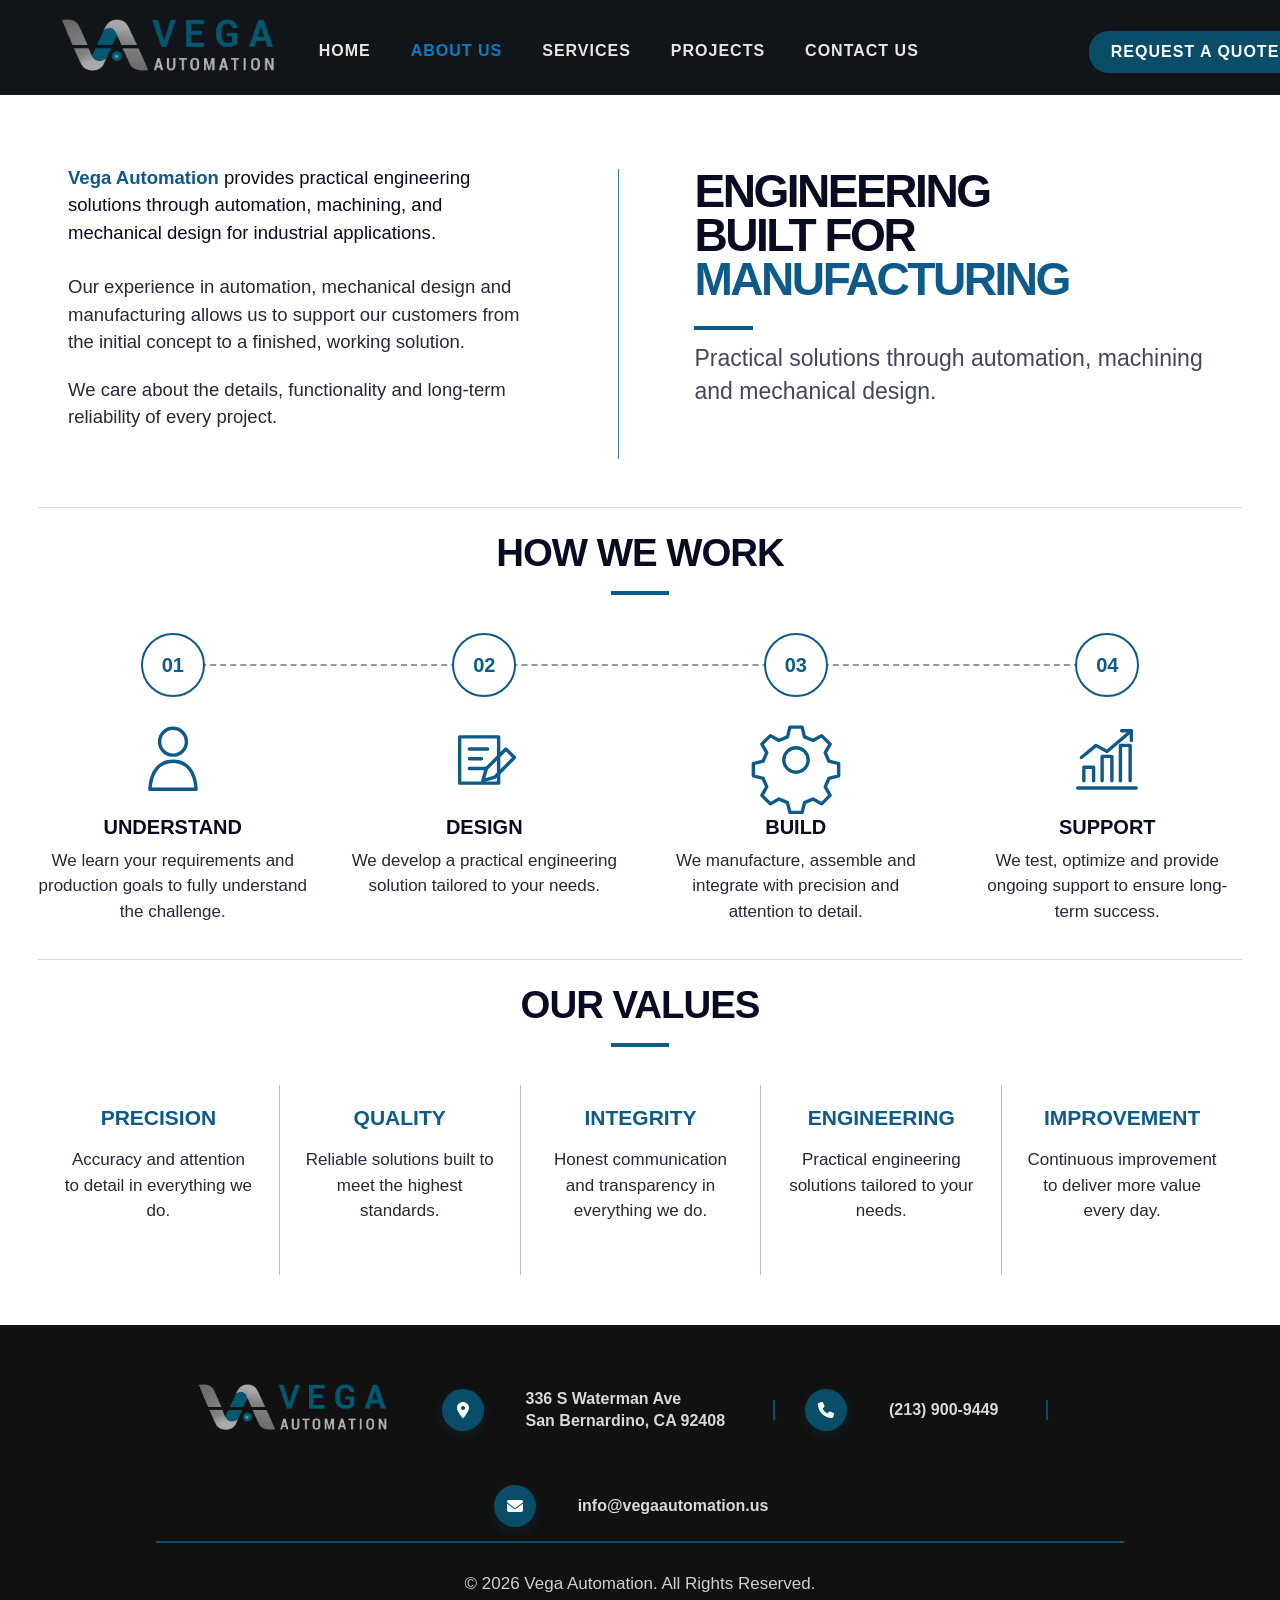
==== commit 972fb1da: "about us" ====
--- a/about.html
+++ b/about.html
@@ -50,30 +50,171 @@
     </header>
 
 
-<main class="temporary-page">
-
-    <section class="temporary-section">
-
-        <div class="temporary-content">
-
-            <h1>ABOUT US</h1>
-
-            <div class="temporary-line"></div>
-
-            <h2>This page is currently being updated.</h2>
-
-            <p>
-                We're preparing more information about Vega Automation,
-                our capatilities and the solutions we provide.
-            </p>
-
-            <a href="contact.html" class="temporary-button">
-                CONTACT US
-            </a>
-
-        </div>
-
-    </section>
+<main class="about-main">
+
+  <!-- INTRO -->
+  <section class="about-intro">
+    <div class="about-intro__left">
+      <p class="about-lead">
+        <strong>Vega Automation</strong> provides practical engineering
+        solutions through automation, machining, and mechanical design
+        for industrial applications.
+      </p>
+
+      <p>
+        Our experience in automation, mechanical design and manufacturing
+        allows us to support our customers from the initial concept to a
+        finished, working solution.
+      </p>
+
+      <p>
+        We care about the details, functionality and long-term reliability
+        of every project.
+      </p>
+    </div>
+
+    <div class="about-intro__divider"></div>
+
+    <div class="about-intro__right">
+      <h1>
+        ENGINEERING<br>
+        BUILT FOR<br>
+        <span>MANUFACTURING</span>
+      </h1>
+
+      <div class="about-title-line"></div>
+
+      <p>
+        Practical solutions through automation, machining and
+        mechanical design.
+      </p>
+    </div>
+  </section>
+
+
+  <!-- HOW WE WORK -->
+  <section class="about-section how-we-work">
+    <div class="about-section-title">
+      <h2>HOW WE WORK</h2>
+      <span></span>
+    </div>
+
+    <div class="work-process">
+
+      <article class="work-step">
+        <div class="step-number">01</div>
+
+        <div class="step-icon">
+          <svg viewBox="0 0 64 64" aria-hidden="true">
+            <circle cx="32" cy="17" r="11"></circle>
+            <path d="M13 56c1-15 8-23 19-23s18 8 19 23z"></path>
+          </svg>
+        </div>
+
+        <h3>UNDERSTAND</h3>
+
+        <p>
+          We learn your requirements and production goals to fully
+          understand the challenge.
+        </p>
+      </article>
+
+      <article class="work-step">
+        <div class="step-number">02</div>
+
+        <div class="step-icon">
+          <svg viewBox="0 0 64 64" aria-hidden="true">
+            <path d="M12 13h32v38H12z"></path>
+            <path d="M20 23h15M20 31h10M20 39h14"></path>
+            <path d="M34 39l16-16 7 7-16 16-10 3z"></path>
+          </svg>
+        </div>
+
+        <h3>DESIGN</h3>
+
+        <p>
+          We develop a practical engineering solution tailored to your needs.
+        </p>
+      </article>
+
+      <article class="work-step">
+        <div class="step-number">03</div>
+
+        <div class="step-icon">
+          <svg viewBox="0 0 64 64" aria-hidden="true">
+            <circle cx="32" cy="32" r="10"></circle>
+            <path d="M27 5h10l2 8 7 3 7-4 7 7-4 7 3 7 8 2v10l-8 2-3 7 4 7-7 7-7-4-7 3-2 8H27l-2-8-7-3-7 4-7-7 4-7-3-7-8-2V35l8-2 3-7-4-7 7-7 7 4 7-3z"></path>
+          </svg>
+        </div>
+
+        <h3>BUILD</h3>
+
+        <p>
+          We manufacture, assemble and integrate with precision and
+          attention to detail.
+        </p>
+      </article>
+
+      <article class="work-step">
+        <div class="step-number">04</div>
+
+        <div class="step-icon">
+          <svg viewBox="0 0 64 64" aria-hidden="true">
+            <path d="M8 55h48"></path>
+            <path d="M13 49V38h8v11M28 49V29h8v20M43 49V20h8v29"></path>
+            <path d="M11 30l12-10 9 5 20-17"></path>
+            <path d="M44 8h8v8"></path>
+          </svg>
+        </div>
+
+        <h3>SUPPORT</h3>
+
+        <p>
+          We test, optimize and provide ongoing support to ensure
+          long-term success.
+        </p>
+      </article>
+
+    </div>
+  </section>
+
+
+  <!-- OUR VALUES -->
+  <section class="about-section our-values">
+    <div class="about-section-title">
+      <h2>OUR VALUES</h2>
+      <span></span>
+    </div>
+
+    <div class="values-grid">
+
+      <article class="value-item">
+        <h3>PRECISION</h3>
+        <p>Accuracy and attention to detail in everything we do.</p>
+      </article>
+
+      <article class="value-item">
+        <h3>QUALITY</h3>
+        <p>Reliable solutions built to meet the highest standards.</p>
+      </article>
+
+      <article class="value-item">
+        <h3>INTEGRITY</h3>
+        <p>Honest communication and transparency in everything we do.</p>
+      </article>
+
+      <article class="value-item">
+        <h3>ENGINEERING</h3>
+        <p>Practical engineering solutions tailored to your needs.</p>
+      </article>
+
+      <article class="value-item">
+        <h3>IMPROVEMENT</h3>
+        <p>Continuous improvement to deliver more value every day.</p>
+      </article>
+
+    </div>
+  </section>
 
 </main>
 
@@ -145,6 +286,7 @@
         </div>
 
     </footer>
+
 
 <div id="quoteModal" class="quote-modal">
 
@@ -158,7 +300,7 @@
             &times;
         </button>
 
-        <div class="quote-heading">
+        <div class="quote-heading" id="quoteHeader">
 
             <span>START A PROJECT</span>
 
@@ -171,7 +313,9 @@
 
         </div>
 
-        <form class="quote-form">
+        <form class="quote-form" id="quoteForm" action="https://api.web3forms.com/submit" method="post">
+                    <input type="hidden" name="access_key" value="8405d3ef-b41d-4e51-9d81-6b8379d01852"> 
+                    <input type="hidden" name="subject" value="Vega Automation">
 
             <div class="quote-grid">
 
@@ -265,10 +409,27 @@
 
         </form>
 
-    </div>
-
+        <div id="quoteSuccess" style="display:none; text-align:center; padding:15px 10px;">
+    <div style="font-size:60px; color:#0b6680; margin-bottom:20px;">
+        <i class="fa-solid fa-circle-check"></i>
+    </div>
+
+    <span class="contact-small-title">REQUEST SENT</span>
+
+    <h2>Thank You!</h2>
+
+    <p class="form-intro">
+        Your quote request has been sent successfully.
+        We'll review your request and get back to you as soon as possible.
+    </p>
 </div>
 
+    </div>
+
+</div>
+
+
+
 <script src="script.js"></script>
 
 </body>
--- a/CSS/style.css
+++ b/CSS/style.css
@@ -2569,6 +2569,9 @@
 
 }
 
+
+
+
     /* FOOTER MOBILE - SOLO COPYRIGHT */
 
 .footer {
@@ -2731,3 +2734,400 @@
     }
 
 }
+
+/* =========================================
+   ABOUT US
+========================================= */
+
+.about-main {
+  --about-dark: #080b22;
+  --about-text: #25283a;
+  --about-blue: #0E5A8A;
+  --about-petroleum: #0E5A8A;
+  --about-line: #d7d9df;
+
+  width: 100%;
+  background: #ffffff;
+  color: var(--about-text);
+  padding: 54px 38px 42px;
+  box-sizing: border-box;
+}
+
+.about-main *,
+.about-main *::before,
+.about-main *::after {
+  box-sizing: border-box;
+}
+
+
+/* INTRO */
+
+.about-intro {
+  width: 100%;
+  max-width: 1320px;
+  margin: 20px auto 48px;
+  display: grid;
+  grid-template-columns: 48fr 1px 52fr;
+  gap: 75px;
+  align-items: start;
+}
+
+.about-intro__left {
+  padding-right: 5px;
+  padding-left: 30px;
+  margin-top: -5px;
+  
+}
+
+.about-intro__left p {
+  margin: 0 0 20px;
+  font-size: clamp(16px, 1.45vw, 21px);
+  line-height: 1.48;
+  color: var(--about-text);
+}
+
+.about-intro__left .about-lead {
+  margin-bottom: 27px;
+  color: var(--about-dark);
+}
+
+.about-intro__left .about-lead strong {
+  color: var(--about-petroleum);
+  font-weight: 750;
+}
+
+.about-intro__divider {
+  width: 1px;
+  height: 290px;
+  background: var(--about-blue);
+  opacity: 0.8;
+}
+
+.about-intro__right {
+  display: flex;
+  flex-direction: column;
+  justify-content: center;
+}
+
+.about-intro__right h1 {
+  margin: 0;
+  color: var(--about-dark);
+  font-size: clamp(34px, 3.6vw, 52px);
+  line-height: 0.96;
+  font-weight: 800;
+  letter-spacing: -2.5px;
+}
+
+.about-intro__right h1 span {
+  color: var(--about-blue);
+}
+
+.about-title-line {
+  width: 59px;
+  height: 4px;
+  margin: 24px 0 12px;
+  background: var(--about-blue);
+}
+
+.about-intro__right p {
+  max-width: 580px;
+  margin: 0;
+  color: #44475a;
+  font-size: clamp(18px, 1.8vw, 25px);
+  line-height: 1.45;
+}
+
+
+/* SECTION TITLES */
+
+.about-section {
+  width: 100%;
+  max-width: none;
+  margin: 0 auto;
+  padding: 24px 0 35px;
+  border-top: 1px solid var(--about-line);
+  background: transparent;
+}
+
+.about-section-title {
+  text-align: center;
+  margin-bottom: 38px;
+}
+
+.about-section-title h2 {
+  margin: 0;
+  color: var(--about-dark);
+  font-size: clamp(30px, 3vw, 42px);
+  line-height: 1.1;
+  font-weight: 800;
+  letter-spacing: -1px;
+}
+
+.about-section-title span {
+  display: block;
+  width: 58px;
+  height: 4px;
+  margin: 17px auto 0;
+  background: var(--about-blue);
+}
+
+
+/* HOW WE WORK */
+
+.work-process {
+  position: relative;
+  display: grid;
+  grid-template-columns: repeat(4, minmax(0, 1fr));
+  gap: 42px;
+}
+
+.work-process::before {
+  content: "";
+  position: absolute;
+  z-index: 0;
+  top: 31px;
+  left: 11%;
+  right: 11%;
+  border-top: 2px dashed #9299a6;
+}
+
+.work-step {
+  position: relative;
+  z-index: 1;
+  text-align: center;
+}
+
+.step-number {
+  width: 64px;
+  height: 64px;
+  margin: 0 auto 24px;
+  display: flex;
+  align-items: center;
+  justify-content: center;
+  border: 2px solid var(--about-blue);
+  border-radius: 50%;
+  background: #fff;
+  color: var(--about-blue);
+  font-size: 20px;
+  line-height: 1;
+  font-weight: 800;
+}
+
+.step-icon {
+  width: 78px;
+  height: 78px;
+  margin: 0 auto 16px;
+}
+
+.step-icon svg {
+  width: 100%;
+  height: 100%;
+  overflow: visible;
+  fill: none;
+  stroke: var(--about-blue);
+  stroke-width: 2.8;
+  stroke-linecap: round;
+  stroke-linejoin: round;
+}
+
+
+.work-step h3 {
+  margin: 0 0 9px;
+  color: var(--about-dark);
+  font-size: 20px;
+  line-height: 1.2;
+  font-weight: 800;
+}
+
+.work-step p {
+  max-width: 270px;
+  margin: 0 auto;
+  color: var(--about-text);
+  font-size: 17px;
+  line-height: 1.48;
+}
+
+
+/* OUR VALUES */
+
+.our-values {
+  padding-bottom: 8px;
+}
+
+.values-grid {
+  display: grid;
+  grid-template-columns: repeat(5, minmax(0, 1fr));
+}
+
+.value-item {
+  min-height: 190px;
+  padding: 20px 25px 20px;
+  text-align: center;
+}
+
+.value-item + .value-item {
+  border-left: 1px solid #bdc1ca;
+}
+
+.value-item h3 {
+  margin: 0 0 17px;
+  color: var(--about-blue);
+  font-size: 21px;
+  line-height: 1.2;
+  font-weight: 800;
+}
+
+.value-item p {
+  max-width: 210px;
+  margin: 0 auto;
+  color: var(--about-text);
+  font-size: 17px;
+  line-height: 1.5;
+}
+
+
+/* TABLET */
+
+@media (max-width: 1000px) {
+  .about-main {
+    padding: 46px 27px 38px;
+  }
+
+  .about-intro {
+    grid-template-columns: 1fr;
+    gap: 31px;
+  }
+
+  .about-intro__divider {
+    width: 100%;
+    height: 1px;
+    min-height: 0;
+  }
+
+  .about-intro__right {
+    text-align: left;
+  }
+
+  .about-intro__right h1 {
+    font-size: clamp(43px, 8vw, 68px);
+  }
+
+  .work-process {
+    grid-template-columns: repeat(2, minmax(0, 1fr));
+    row-gap: 50px;
+  }
+
+  .work-process::before {
+    display: none;
+  }
+
+  .values-grid {
+    grid-template-columns: repeat(2, minmax(0, 1fr));
+    gap: 30px 0;
+  }
+
+  .value-item {
+    min-height: auto;
+  }
+
+  .value-item + .value-item {
+    border-left: none;
+  }
+
+  .value-item:nth-child(even) {
+    border-left: 1px solid #bdc1ca;
+  }
+
+  .value-item:last-child {
+    grid-column: 1 / -1;
+    border-left: none;
+  }
+}
+
+
+/* MOBILE */
+
+@media (max-width: 600px) {
+  .about-main {
+    padding: 38px 20px 30px;
+  }
+
+  .about-intro {
+    margin-bottom: 38px;
+  }
+
+  .about-intro__left .about-lead {
+    font-size: 23px;
+  }
+
+  .about-intro__left p {
+    font-size: 17px;
+  }
+
+  .about-intro__right h1 {
+    font-size: clamp(37px, 11.2vw, 52px);
+    line-height: 1;
+    letter-spacing: -1.6px;
+  }
+
+  .about-title-line {
+    margin: 28px 0 20px;
+  }
+
+  .about-intro__right p {
+    font-size: 18px;
+  }
+
+  .about-section {
+    padding-top: 28px;
+  }
+
+  .about-section-title {
+    margin-bottom: 34px;
+  }
+
+  .about-section-title h2 {
+    font-size: 31px;
+  }
+
+  .work-process {
+    grid-template-columns: 1fr;
+    gap: 47px;
+  }
+
+  .step-number {
+    margin-bottom: 18px;
+  }
+
+  .work-step p {
+    max-width: 330px;
+  }
+
+  .values-grid {
+    grid-template-columns: 1fr;
+    gap: 0;
+  }
+
+  .value-item {
+    padding: 24px 10px;
+    border-bottom: 1px solid #d7d9df;
+  }
+
+  .value-item:nth-child(even),
+  .value-item + .value-item {
+    border-left: none;
+  }
+
+  .value-item:last-child {
+    grid-column: auto;
+    border-bottom: none;
+  }
+
+  .value-item h3 {
+    margin-bottom: 10px;
+  }
+
+  .value-item p {
+    max-width: 280px;
+  }
+}
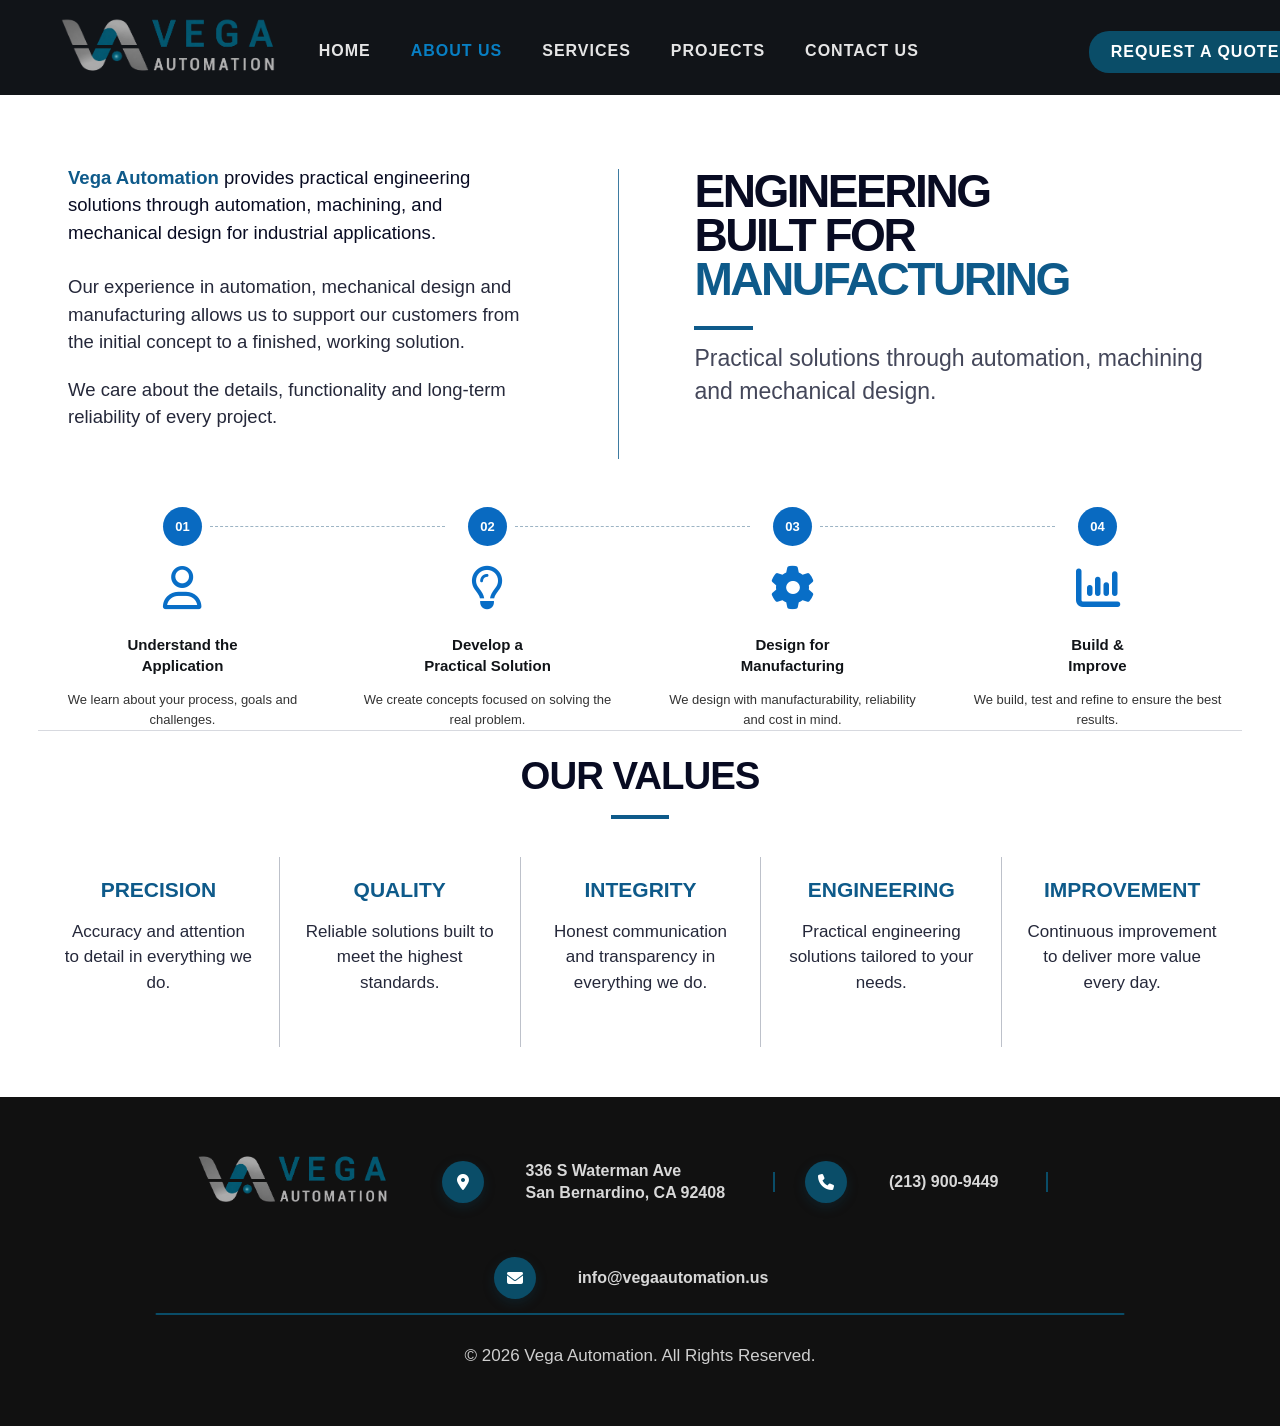
==== commit c0833421: "Update about.html" ====
--- a/about.html
+++ b/about.html
@@ -93,89 +93,86 @@
 
 
   <!-- HOW WE WORK -->
-  <section class="about-section how-we-work">
-    <div class="about-section-title">
-      <h2>HOW WE WORK</h2>
-      <span></span>
-    </div>
-
-    <div class="work-process">
-
-      <article class="work-step">
-        <div class="step-number">01</div>
-
-        <div class="step-icon">
-          <svg viewBox="0 0 64 64" aria-hidden="true">
-            <circle cx="32" cy="17" r="11"></circle>
-            <path d="M13 56c1-15 8-23 19-23s18 8 19 23z"></path>
-          </svg>
-        </div>
-
-        <h3>UNDERSTAND</h3>
-
-        <p>
-          We learn your requirements and production goals to fully
-          understand the challenge.
-        </p>
-      </article>
-
-      <article class="work-step">
-        <div class="step-number">02</div>
-
-        <div class="step-icon">
-          <svg viewBox="0 0 64 64" aria-hidden="true">
-            <path d="M12 13h32v38H12z"></path>
-            <path d="M20 23h15M20 31h10M20 39h14"></path>
-            <path d="M34 39l16-16 7 7-16 16-10 3z"></path>
-          </svg>
-        </div>
-
-        <h3>DESIGN</h3>
-
-        <p>
-          We develop a practical engineering solution tailored to your needs.
-        </p>
-      </article>
-
-      <article class="work-step">
-        <div class="step-number">03</div>
-
-        <div class="step-icon">
-          <svg viewBox="0 0 64 64" aria-hidden="true">
-            <circle cx="32" cy="32" r="10"></circle>
-            <path d="M27 5h10l2 8 7 3 7-4 7 7-4 7 3 7 8 2v10l-8 2-3 7 4 7-7 7-7-4-7 3-2 8H27l-2-8-7-3-7 4-7-7 4-7-3-7-8-2V35l8-2 3-7-4-7 7-7 7 4 7-3z"></path>
-          </svg>
-        </div>
-
-        <h3>BUILD</h3>
-
-        <p>
-          We manufacture, assemble and integrate with precision and
-          attention to detail.
-        </p>
-      </article>
-
-      <article class="work-step">
-        <div class="step-number">04</div>
-
-        <div class="step-icon">
-          <svg viewBox="0 0 64 64" aria-hidden="true">
-            <path d="M8 55h48"></path>
-            <path d="M13 49V38h8v11M28 49V29h8v20M43 49V20h8v29"></path>
-            <path d="M11 30l12-10 9 5 20-17"></path>
-            <path d="M44 8h8v8"></path>
-          </svg>
-        </div>
-
-        <h3>SUPPORT</h3>
-
-        <p>
-          We test, optimize and provide ongoing support to ensure
-          long-term success.
-        </p>
-      </article>
-
-    </div>
+           <div class="about-process-steps">
+
+                    <article class="about-process-step">
+
+                        <div class="about-step-number">01</div>
+
+                        <i class="fa-regular fa-user"></i>
+
+                        <h3>
+                            Understand the<br>
+                            Application
+                        </h3>
+
+                        <p>
+                            We learn about your process,
+                            goals and challenges.
+                        </p>
+
+                    </article>
+
+
+                    <article class="about-process-step">
+
+                        <div class="about-step-number">02</div>
+
+                        <i class="fa-regular fa-lightbulb"></i>
+
+                        <h3>
+                            Develop a<br>
+                            Practical Solution
+                        </h3>
+
+                        <p>
+                            We create concepts focused on
+                            solving the real problem.
+                        </p>
+
+                    </article>
+
+
+                    <article class="about-process-step">
+
+                        <div class="about-step-number">03</div>
+
+                        <i class="fa-solid fa-gear"></i>
+
+                        <h3>
+                            Design for<br>
+                            Manufacturing
+                        </h3>
+
+                        <p>
+                            We design with manufacturability,
+                            reliability and cost in mind.
+                        </p>
+
+                    </article>
+
+
+                    <article class="about-process-step">
+
+                        <div class="about-step-number">04</div>
+
+                        <i class="fa-solid fa-chart-column"></i>
+
+                        <h3>
+                            Build &amp;<br>
+                            Improve
+                        </h3>
+
+                        <p>
+                            We build, test and refine
+                            to ensure the best results.
+                        </p>
+
+                    </article>
+
+                </div>
+
+            </div>
   </section>
 
 
--- a/CSS/style.css
+++ b/CSS/style.css
@@ -3130,4 +3130,24 @@
   .value-item p {
     max-width: 280px;
   }
-}
+
+  .step-icon {
+    width: 40px;
+    height: 40px;
+  }
+
+  .step-number {
+    width: 40px;
+    height: 40px;
+    font-size: 14px;
+  }
+
+  .step-icon svg {
+    width: 100%;
+    height: 100%;
+    overflow: visible;
+    fill: none !important;
+    stroke: var(--about-blue);
+    stroke-width: 2.4;
+  }
+}
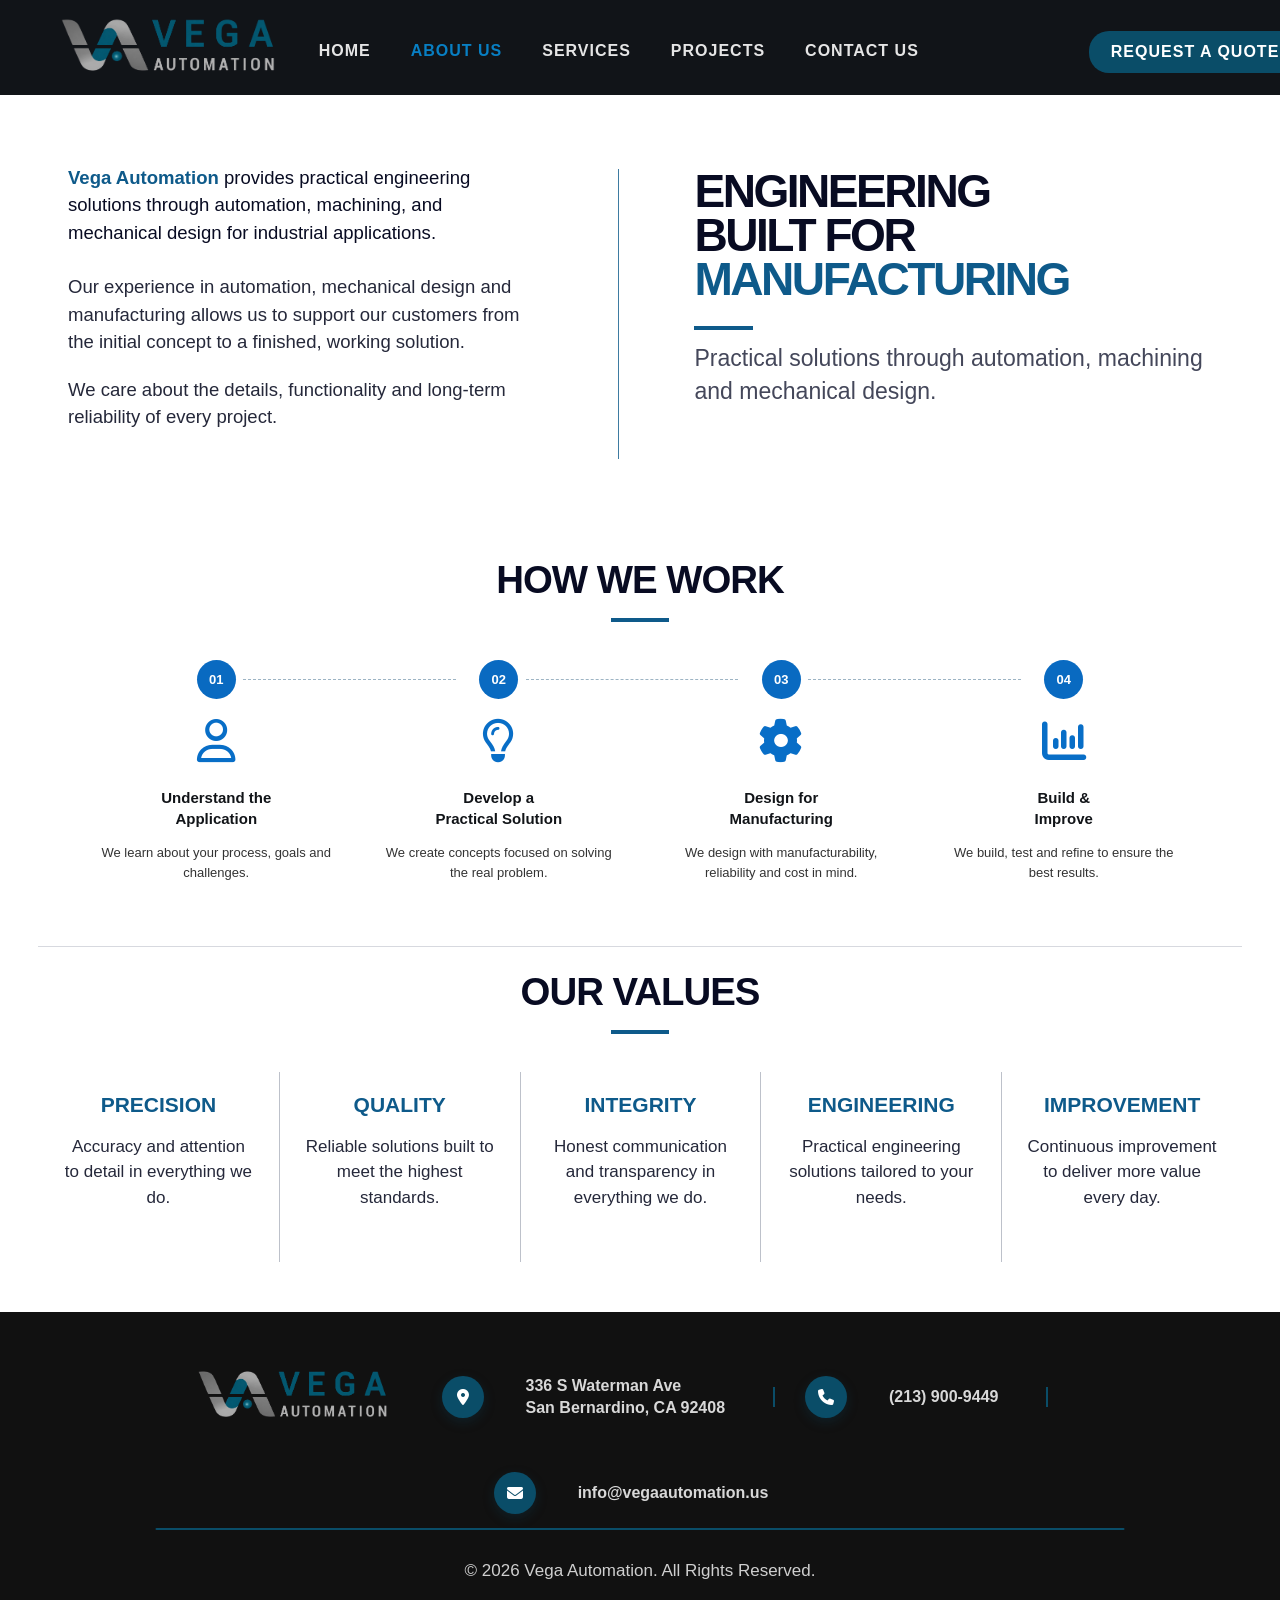
==== commit 6acca3c9: "about us" ====
--- a/about.html
+++ b/about.html
@@ -93,7 +93,17 @@
 
 
   <!-- HOW WE WORK -->
-           <div class="about-process-steps">
+   <section class="about-process">
+
+            <div class="about-process-content">
+
+            <div class="about-section-title">
+                <h2>HOW WE WORK</h2>
+                <span></span>
+            </div>
+
+            <div class="about-process-steps">
+              
 
                     <article class="about-process-step">
 
--- a/CSS/style.css
+++ b/CSS/style.css
@@ -1406,10 +1406,12 @@
     width: 100%;
     max-width: 1220px;
     margin: 0 auto;
-    display: grid;
-    grid-template-columns: 30% 70%;
-    gap: 42px;
-    align-items: start;
+    display: block;
+}
+
+.about-section-title {
+    margin-bottom: 38px;
+    text-align: center;
 }
 
 .about-process-intro > span {
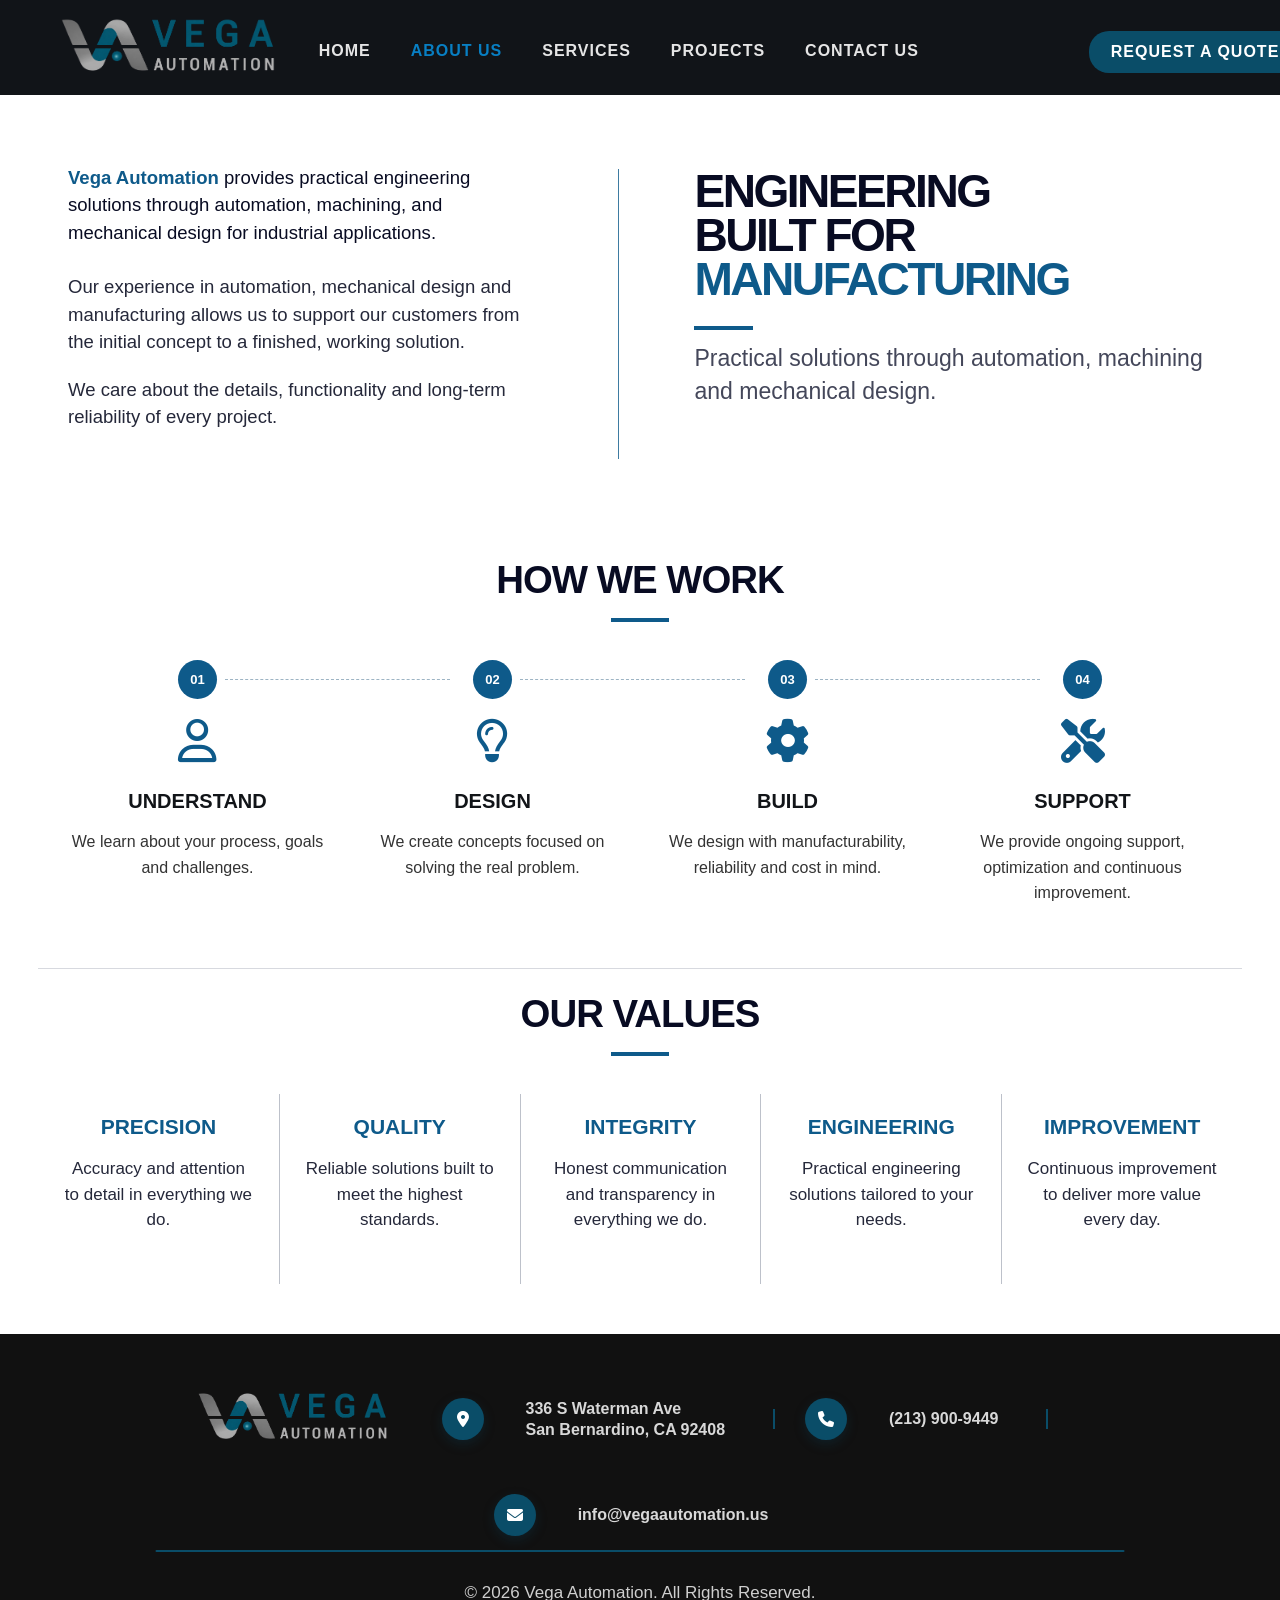
==== commit 814c88e0: "color #0E5A8A" ====
--- a/about.html
+++ b/about.html
@@ -112,8 +112,8 @@
                         <i class="fa-regular fa-user"></i>
 
                         <h3>
-                            Understand the<br>
-                            Application
+                            UNDERSTAND
+                            
                         </h3>
 
                         <p>
@@ -131,8 +131,7 @@
                         <i class="fa-regular fa-lightbulb"></i>
 
                         <h3>
-                            Develop a<br>
-                            Practical Solution
+                            DESIGN
                         </h3>
 
                         <p>
@@ -150,8 +149,7 @@
                         <i class="fa-solid fa-gear"></i>
 
                         <h3>
-                            Design for<br>
-                            Manufacturing
+                            BUILD
                         </h3>
 
                         <p>
@@ -166,16 +164,15 @@
 
                         <div class="about-step-number">04</div>
 
-                        <i class="fa-solid fa-chart-column"></i>
+                        <i class="fa-solid fa-screwdriver-wrench"></i>
 
                         <h3>
-                            Build &amp;<br>
-                            Improve
+                            SUPPORT
                         </h3>
 
                         <p>
-                            We build, test and refine
-                            to ensure the best results.
+                            We provide ongoing support, optimization 
+                            and continuous improvement.
                         </p>
 
                     </article>
--- a/CSS/style.css
+++ b/CSS/style.css
@@ -1398,13 +1398,13 @@
 ================================================== */
 
 .about-process {
-    padding: 52px 45px 62px;
+    padding: 52px 20px 62px;
     background: #fff;
 }
 
 .about-process-content {
     width: 100%;
-    max-width: 1220px;
+    max-width: 1450px;
     margin: 0 auto;
     display: block;
 }
@@ -1471,7 +1471,7 @@
     height: 39px;
     margin: 0 auto 20px;
     border-radius: 50%;
-    background: #096ac1;
+    background: #0E5A8A;
     color: #fff;
     display: flex;
     align-items: center;
@@ -1482,22 +1482,22 @@
 
 .about-process-step > i {
     min-height: 54px;
-    color: #086ec7;
+    color: #0E5A8A;
     font-size: 44px;
 }
 
 .about-process-step h3 {
     margin: 14px 0 14px;
     color: #111418;
-    font-size: 15px;
+    font-size: 20px;
     line-height: 1.4;
 }
 
 .about-process-step p {
     margin: 0 auto;
     color: #333;
-    font-size: 13px;
-    line-height: 1.55;
+    font-size: 16px;
+    line-height: 1.6;
 }
 
 
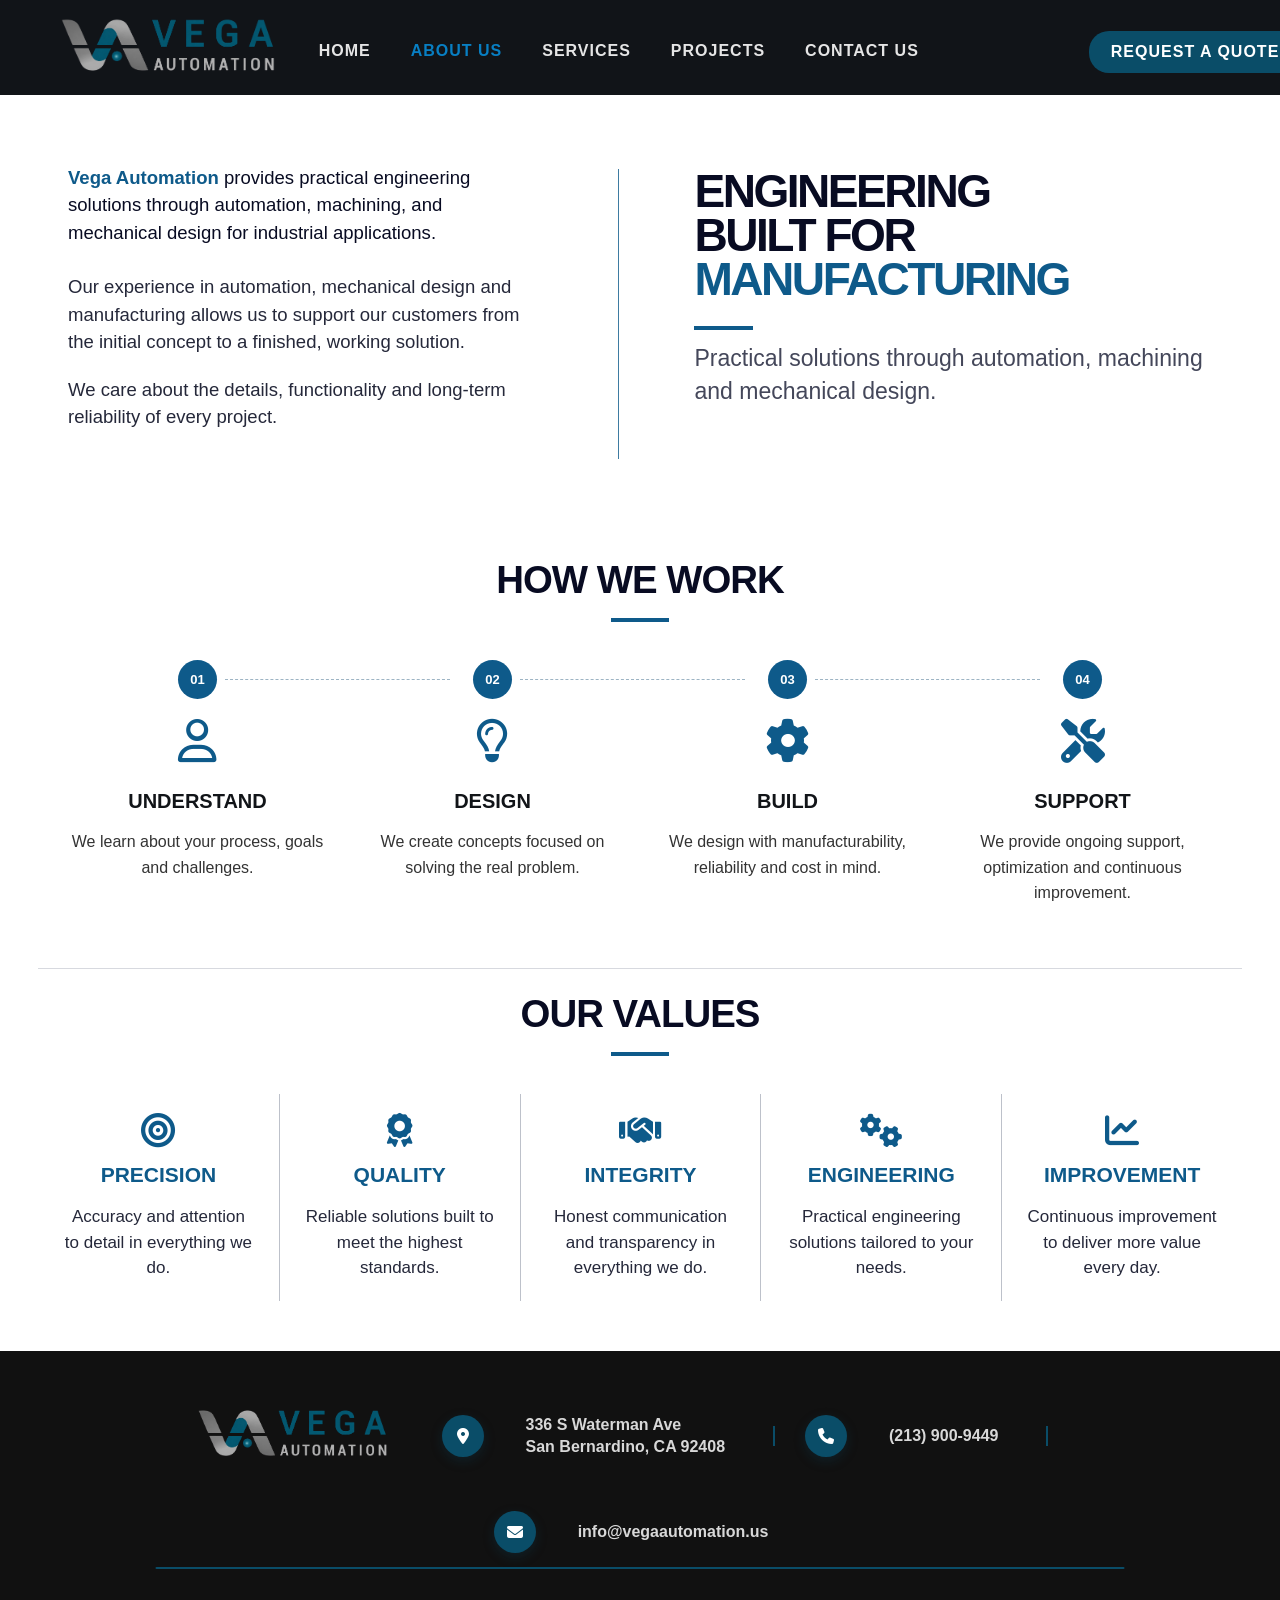
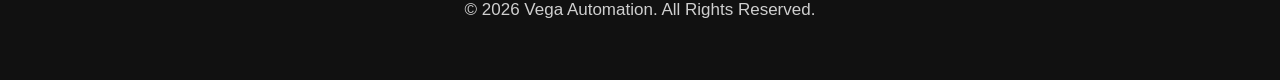
==== commit eabfea46: "iconos" ====
--- a/about.html
+++ b/about.html
@@ -193,26 +193,33 @@
     <div class="values-grid">
 
       <article class="value-item">
+
+        <i class="fa-solid fa-bullseye"></i>
         <h3>PRECISION</h3>
         <p>Accuracy and attention to detail in everything we do.</p>
       </article>
 
       <article class="value-item">
+
+        <i class="fa-solid fa-award"></i>
         <h3>QUALITY</h3>
         <p>Reliable solutions built to meet the highest standards.</p>
       </article>
 
       <article class="value-item">
+        <i class="fa-solid fa-handshake"></i>
         <h3>INTEGRITY</h3>
         <p>Honest communication and transparency in everything we do.</p>
       </article>
 
       <article class="value-item">
+        <i class="fa-solid fa-gears"></i>
         <h3>ENGINEERING</h3>
         <p>Practical engineering solutions tailored to your needs.</p>
       </article>
 
       <article class="value-item">
+        <i class="fa-solid fa-chart-line"></i>
         <h3>IMPROVEMENT</h3>
         <p>Continuous improvement to deliver more value every day.</p>
       </article>
--- a/CSS/style.css
+++ b/CSS/style.css
@@ -2967,6 +2967,13 @@
   text-align: center;
 }
 
+.value-item i {
+  display: block;
+  font-size: 34px;
+  margin-bottom: 14px;
+  color: #0E5A8A;
+}
+
 .value-item + .value-item {
   border-left: 1px solid #bdc1ca;
 }
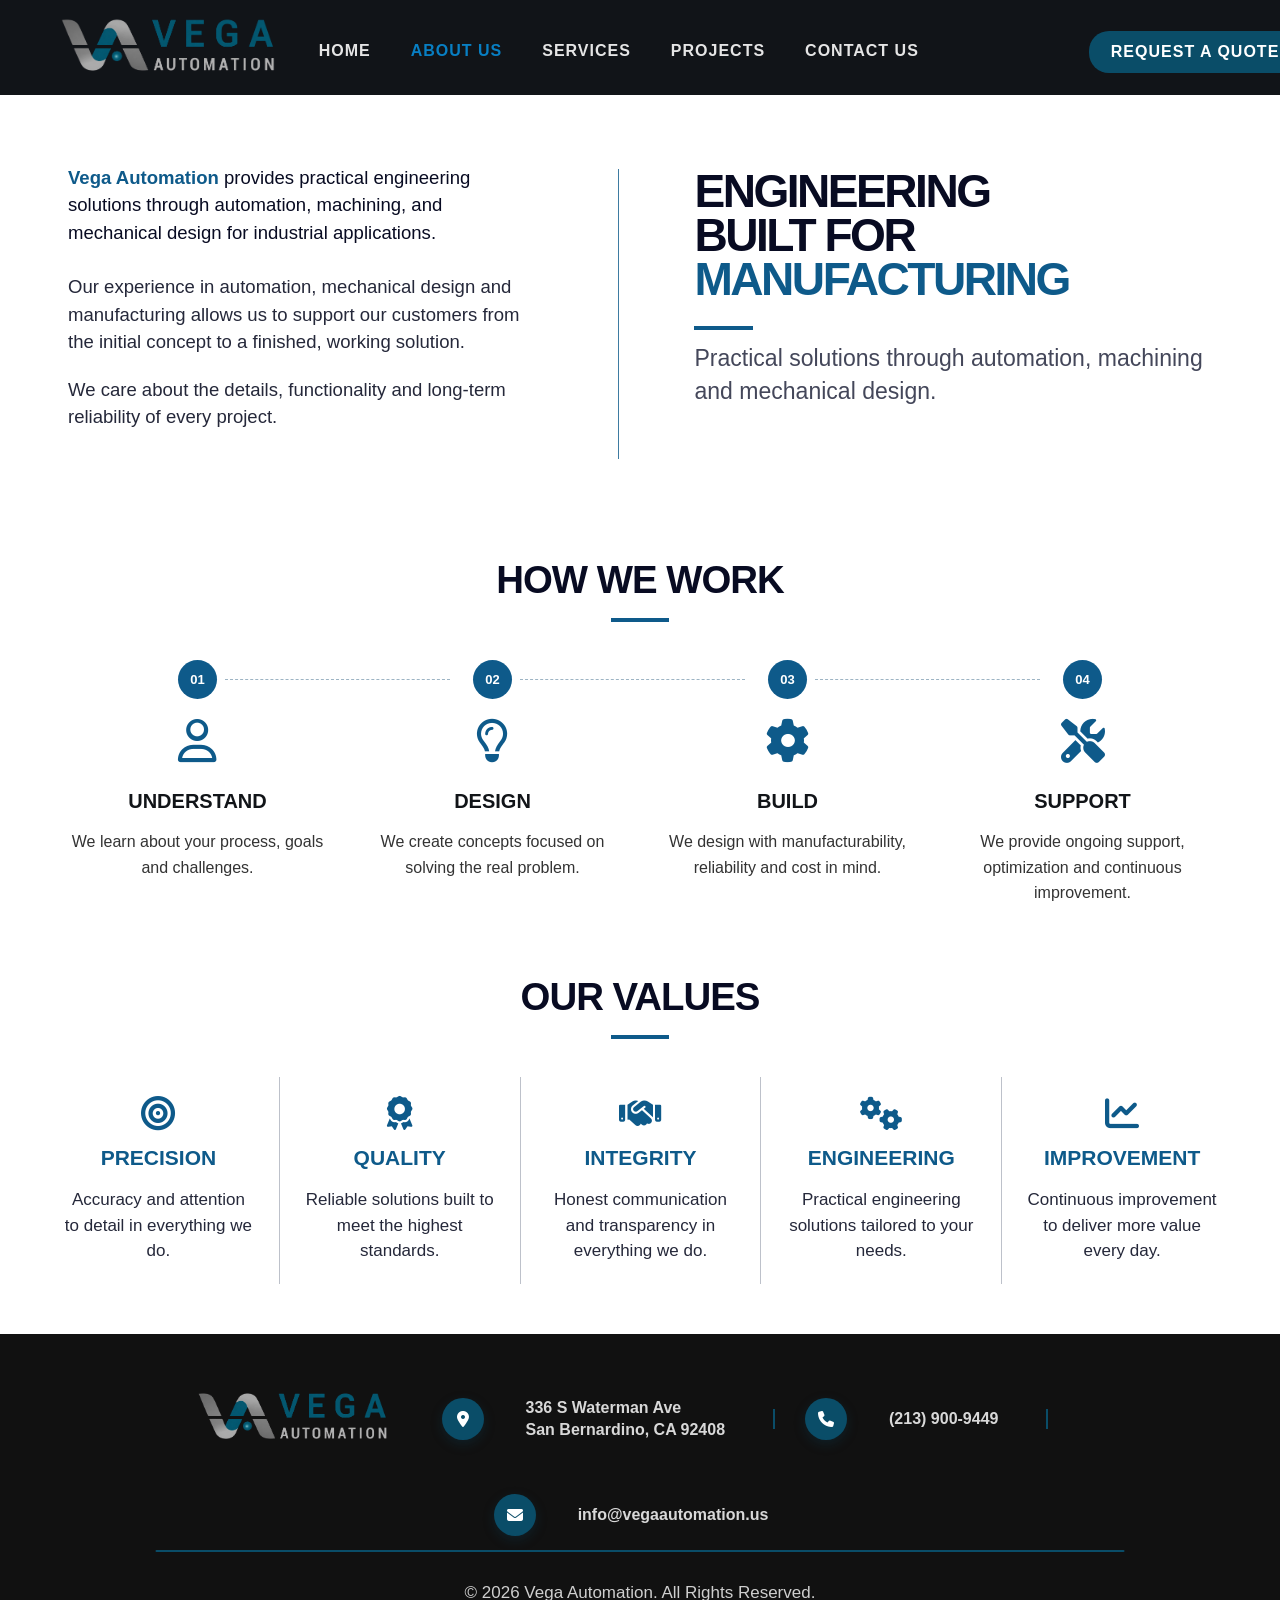
==== commit fd8189ac: "border" ====
--- a/about.html
+++ b/about.html
@@ -184,7 +184,7 @@
 
 
   <!-- OUR VALUES -->
-  <section class="about-section our-values">
+  <section class="about-section our-values no-border">
     <div class="about-section-title">
       <h2>OUR VALUES</h2>
       <span></span>
--- a/CSS/style.css
+++ b/CSS/style.css
@@ -2846,7 +2846,7 @@
   width: 100%;
   max-width: none;
   margin: 0 auto;
-  padding: 24px 0 35px;
+  padding: 8px 0 35px;
   border-top: 1px solid var(--about-line);
   background: transparent;
 }
@@ -3058,23 +3058,43 @@
 
 @media (max-width: 600px) {
   .about-main {
-    padding: 38px 20px 30px;
+    padding: 38px 14px 30px;
   }
 
   .about-intro {
-    margin-bottom: 38px;
+    margin-bottom: 10px;
+    display: flex;
+    flex-direction: column;
+    margin-top: -15px;
+  }
+
+  .about-intro__right {
+    order: 1;
+    padding-left: 10px;
+  }
+
+  .about-intro__divider {
+    order: 2;
+  }
+
+  .about-intro__left {
+    order: 3;
+    padding-left: 10px;
+    padding-right: 10px;
   }
 
   .about-intro__left .about-lead {
-    font-size: 23px;
+    font-size: 20px;
+    line-height: 1.55;
   }
 
   .about-intro__left p {
-    font-size: 17px;
+    font-size: 20px;
+    line-height: 1.55;
   }
 
   .about-intro__right h1 {
-    font-size: clamp(37px, 11.2vw, 52px);
+    font-size: clamp(34px, 10.4vw, 52px);
     line-height: 1;
     letter-spacing: -1.6px;
   }
@@ -3085,14 +3105,15 @@
 
   .about-intro__right p {
     font-size: 18px;
+    line-height: 1.6;
   }
 
   .about-section {
-    padding-top: 28px;
+    padding-top: 5px;
   }
 
   .about-section-title {
-    margin-bottom: 34px;
+    margin-bottom: 5px;
   }
 
   .about-section-title h2 {
@@ -3160,3 +3181,7 @@
     stroke-width: 2.4;
   }
 }
+
+.about-section.no-border {
+    border-top: none !important;
+}
